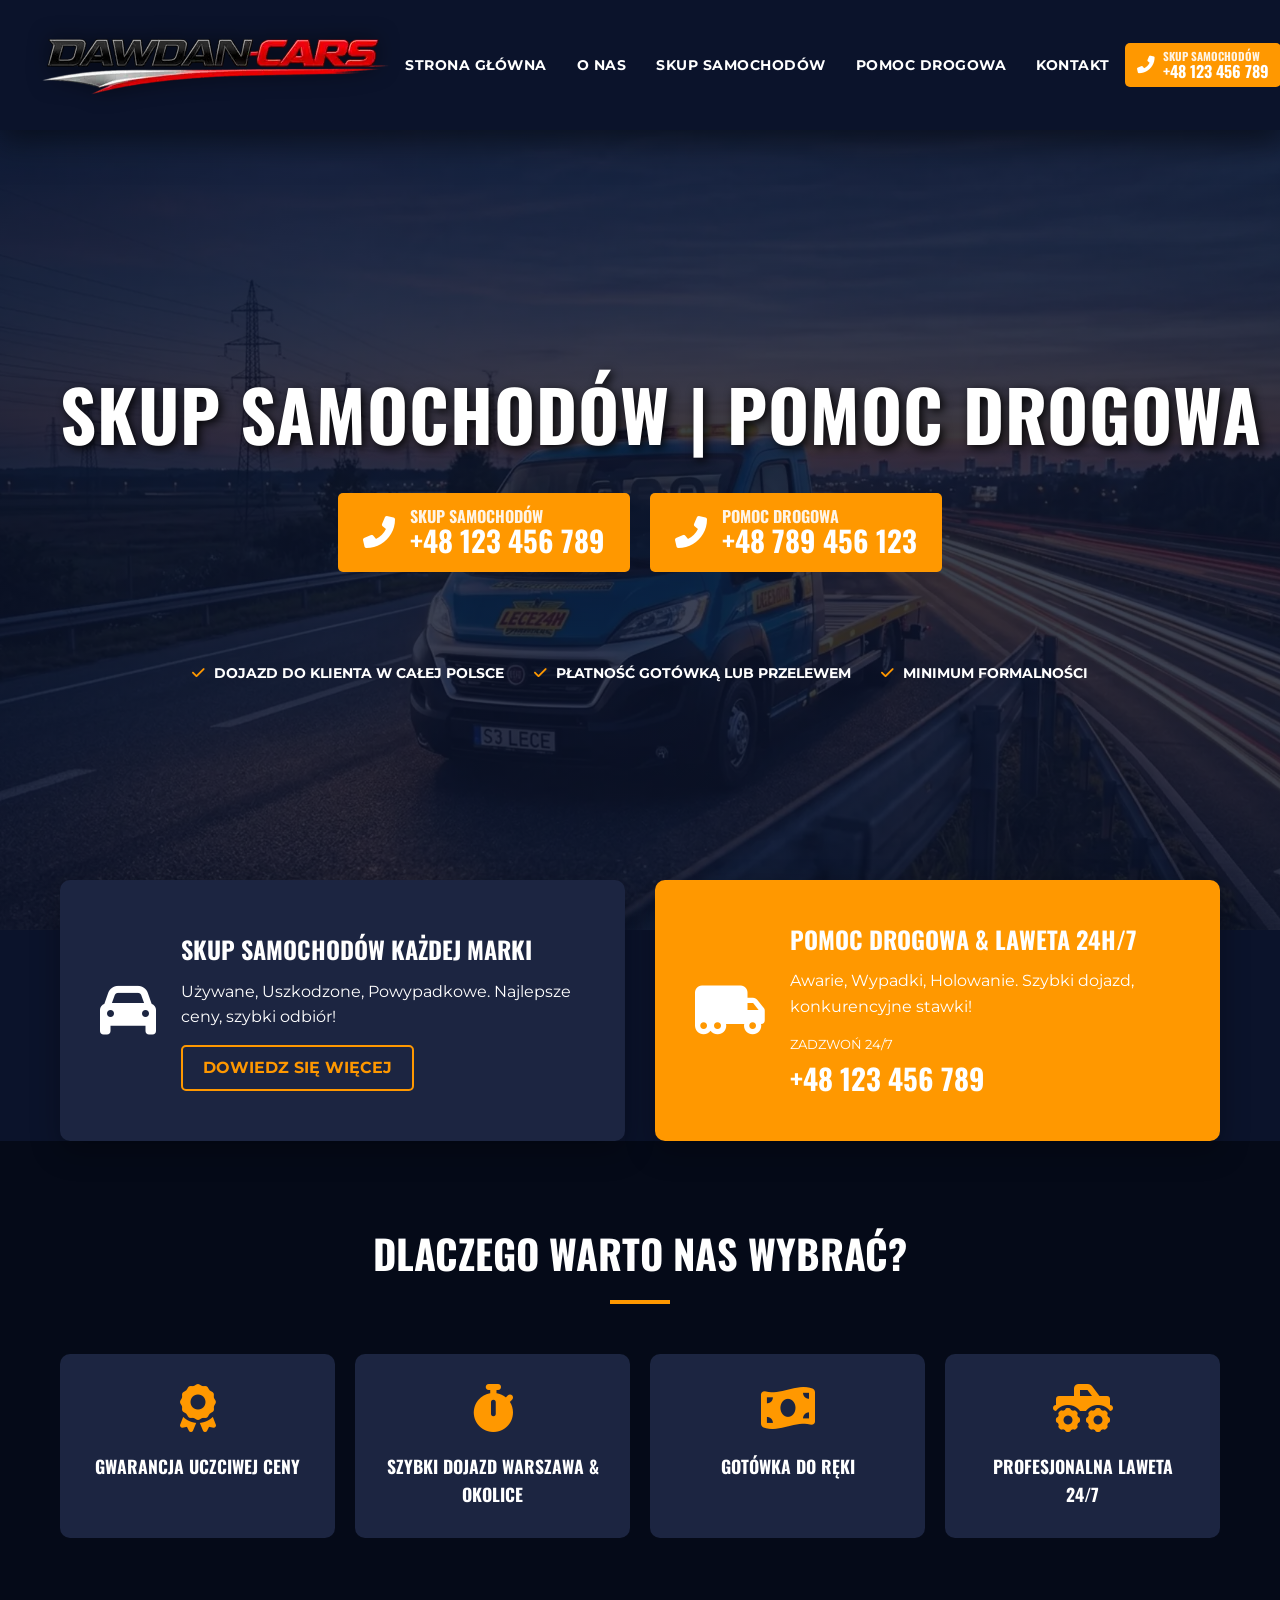
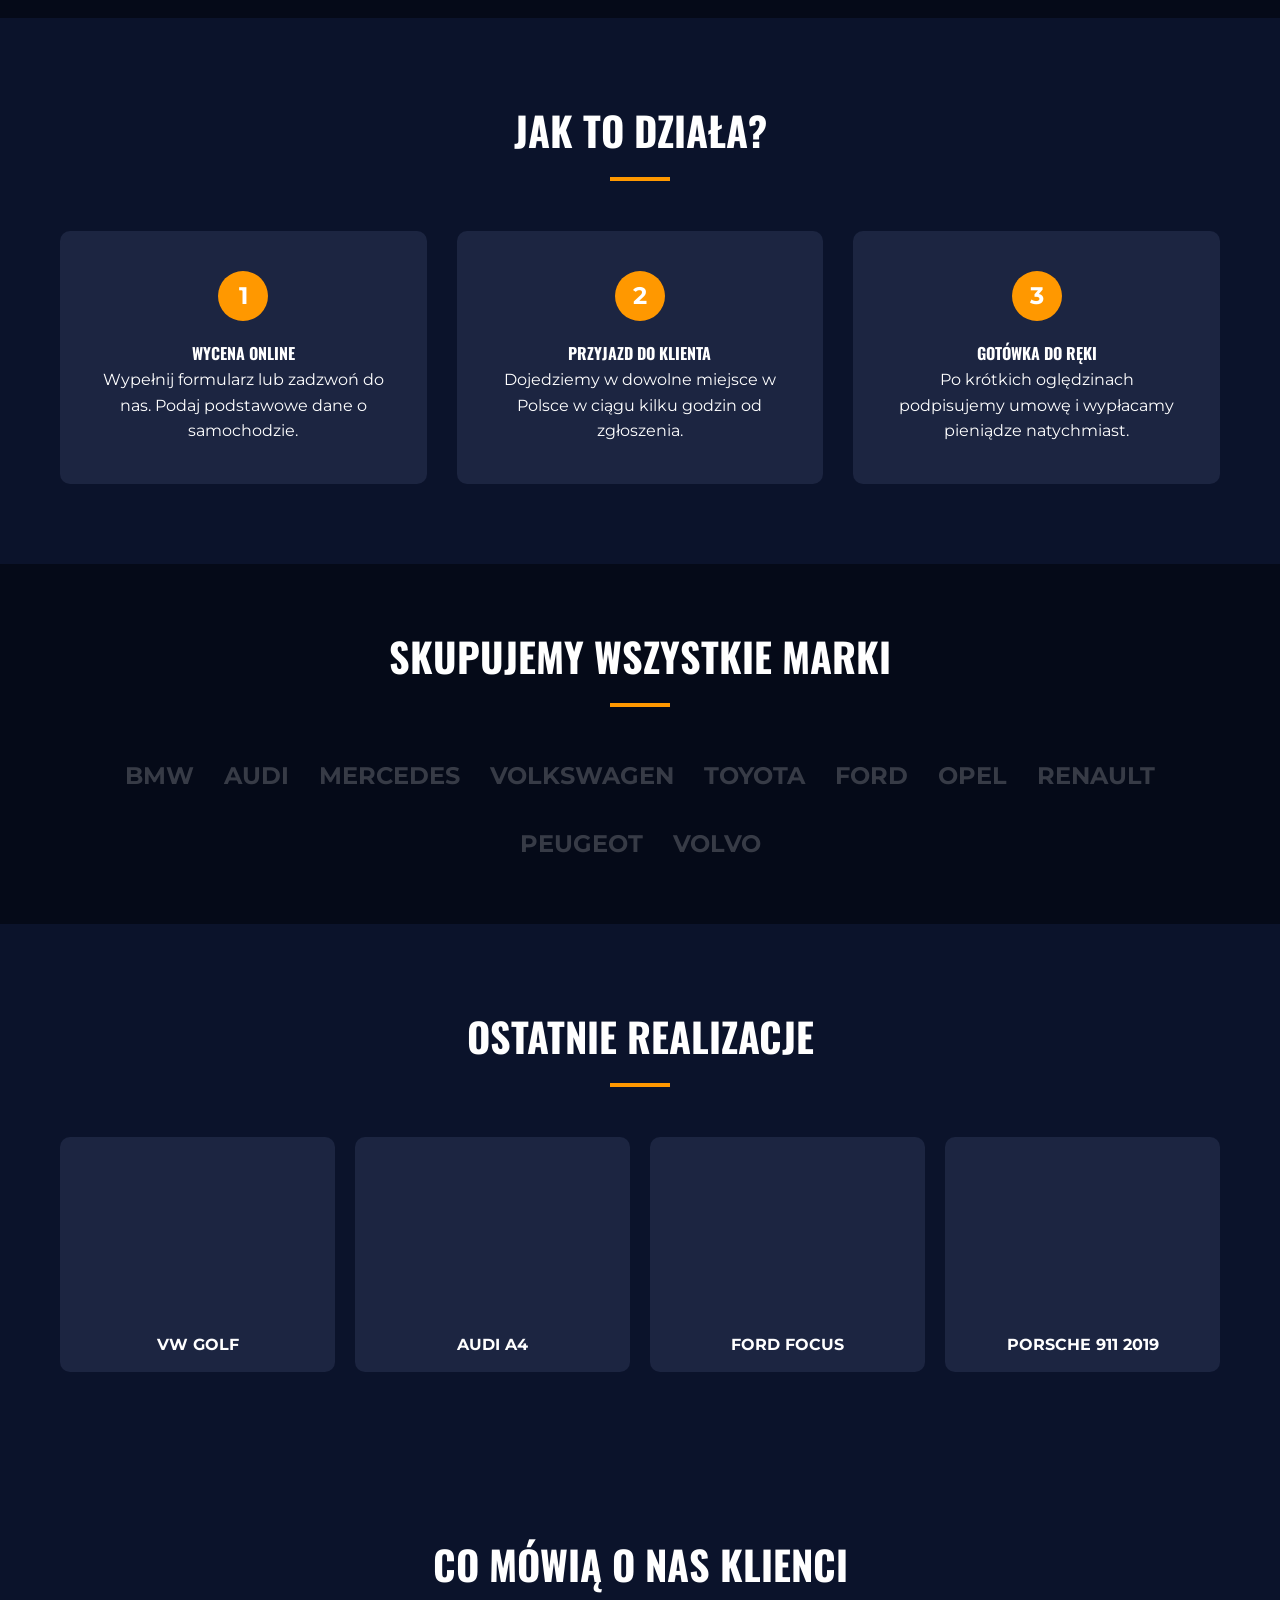
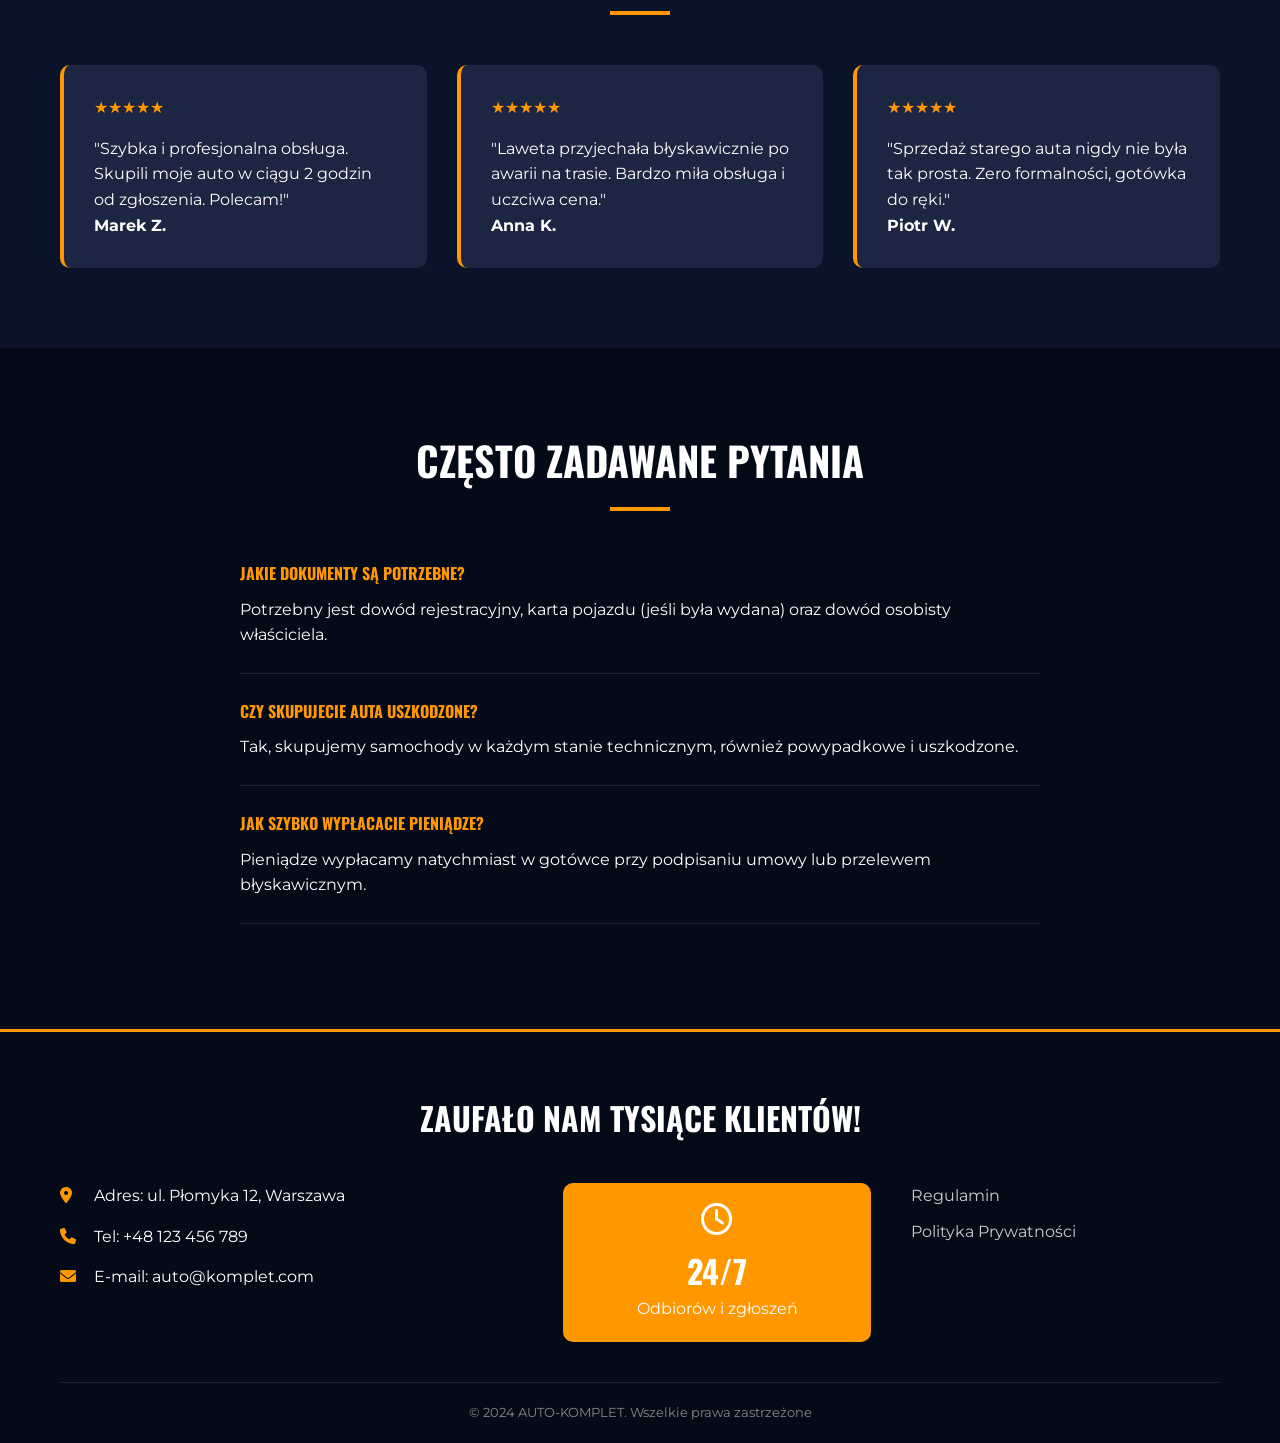
==== index.html @ e899b181 "Add files via upload" ====
<!DOCTYPE html>
<html lang="pl">
<head>
    <meta charset="UTF-8">
    <meta name="viewport" content="width=device-width, initial-scale=1.0">
    <title>Auto-Komplet - Skup Aut i Laweta 24/7</title>

    <!-- Critical CSS inline -->
    <style>
        /* Critical CSS – widoczny ekran */
        body {
            margin: 0;
            font-family: 'Montserrat', 'Oswald', sans-serif;
            background-color: #ffffff; /* zmień na swój kolor tła */
            color: #000000; /* zmień na swój kolor tekstu */
        }
        header, main, footer {
            display: block;
        }
        /* Dodaj inne kluczowe style dla pierwszego widoku strony */
    </style>

    <!-- Google Fonts optymalizacja -->
    <link rel="preconnect" href="https://fonts.googleapis.com">
    <link rel="preconnect" href="https://fonts.gstatic.com" crossorigin>
    <link href="https://fonts.googleapis.com/css2?family=Montserrat:wght@400;700&family=Oswald:wght@500;700&display=swap" rel="stylesheet">

    <!-- Asynchroniczne ładowanie CSS -->
    <link rel="preload" href="style.css" as="style" onload="this.onload=null;this.rel='stylesheet'">
    <noscript><link rel="stylesheet" href="style.css"></noscript>

    <link rel="preload" href="https://cdnjs.cloudflare.com/ajax/libs/font-awesome/6.0.0/css/all.min.css" as="style" onload="this.onload=null;this.rel='stylesheet'">
    <noscript><link rel="stylesheet" href="https://cdnjs.cloudflare.com/ajax/libs/font-awesome/6.0.0/css/all.min.css"></noscript>

    <!-- Obrazy preload -->
    <link rel="preload" as="image" href="tlo.webp">

</head>
<body>
    <header>    
        <div class="top-bar">
            <div class="container">
                <div class="logo">
                    <a href="index.html">
                        <img src="logo.webp" alt="Logo" width="349" height="60">
                    </a>
                </div>
                <nav>
                    <ul>
                        <li><a href="index.html">STRONA GŁÓWNA</a></li>
                        <li><a href="o-nas.html">O NAS</a></li>
                        <li><a href="skup-samochodow.html">SKUP SAMOCHODÓW</a></li>
                        <li><a href="laweta-pomoc-drogowa.html">POMOC DROGOWA</a></li>
                        <li><a href="kontakt.html">KONTAKT</a></li>
                    </ul>
                </nav>
                <div class="header-cta">
                    <a href="tel:+48123456789" class="btn-call">
                        <i class="fas fa-phone-alt"></i>
                        <span>
                            <span class="btn-label">SKUP SAMOCHODÓW</span>
                            <span class="btn-number">+48 123 456 789</span>
                        </span>
                    </a>
                    <a href="tel:+48789456123" class="btn-call">
                        <i class="fas fa-phone-alt"></i>
                        <span>
                            <span class="btn-label">POMOC DROGOWA</span>
                            <span class="btn-number">+48 789 456 123</span>
                        </span>
                    </a>
                </div>
                <div class="menu-toggle">
                    <i class="fas fa-bars"></i>
                </div>
            </div>
        </div>
    </header>

    <section id="home" class="hero">
        <div class="container">
            <div class="hero-content">
                <div class="hero-text">
                    <h2>SKUP SAMOCHODÓW | POMOC DROGOWA</h2>
                    <div class="hero-cta-buttons">
                        <a href="tel:+48123456789" class="btn-hero-call">
                            <i class="fas fa-phone-alt"></i>
                            <span>
                                <span class="btn-label">SKUP SAMOCHODÓW</span>
                                <span class="btn-number">+48 123 456 789</span>
                            </span>
                        </a>
                        <a href="tel:+48789456123" class="btn-hero-call">
                            <i class="fas fa-phone-alt"></i>
                            <span>
                                <span class="btn-label">POMOC DROGOWA</span>
                                <span class="btn-number">+48 789 456 123</span>
                            </span>
                        </a>
                    </div>
                    <ul class="hero-features">
                        <li><i class="fas fa-check"></i> DOJAZD DO KLIENTA W CAŁEJ POLSCE</li>
                        <li><i class="fas fa-check"></i> PŁATNOŚĆ GOTÓWKĄ LUB PRZELEWEM</li>
                        <li><i class="fas fa-check"></i> MINIMUM FORMALNOŚCI</li>
                    </ul>
                </div>
            </div>
        </div>
    </section>

    <section class="service-boxes">
        <div class="container">
            <div class="box blue-box">
                <div class="box-icon"><i class="fas fa-car"></i></div>
                <div class="box-content">
                    <h3>SKUP SAMOCHODÓW KAŻDEJ MARKI</h3>
                    <p>Używane, Uszkodzone, Powypadkowe. Najlepsze ceny, szybki odbiór!</p>
                    <a href="skup-samochodow.html" class="btn-outline">DOWIEDZ SIĘ WIĘCEJ</a>
                </div>
            </div>
            <div class="box orange-box">
                <div class="box-icon"><i class="fas fa-truck-moving"></i></div>
                <div class="box-content">
                    <h3>POMOC DROGOWA & LAWETA 24H/7</h3>
                    <p>Awarie, Wypadki, Holowanie. Szybki dojazd, konkurencyjne stawki!</p>
                    <div class="box-call">
                        <span>ZADZWOŃ 24/7</span>
                        <strong>+48 123 456 789</strong>
                    </div>
                </div>
            </div>
        </div>
    </section>

    <section id="benefits" class="benefits">
        <div class="container">
            <h2 class="section-title">DLACZEGO WARTO NAS WYBRAĆ?</h2>
            <div class="benefits-grid">
                <div class="benefit-item">
                    <i class="fas fa-award"></i>
                    <h4>GWARANCJA UCZCIWEJ CENY</h4>
                </div>
                <div class="benefit-item">
                    <i class="fas fa-stopwatch"></i>
                    <h4>SZYBKI DOJAZD WARSZAWA & OKOLICE</h4>
                </div>
                <div class="benefit-item">
                    <i class="fas fa-money-bill-wave"></i>
                    <h4>GOTÓWKA DO RĘKI</h4>
                </div>
                <div class="benefit-item">
                    <i class="fas fa-truck-monster"></i>
                    <h4>PROFESJONALNA LAWETA 24/7</h4>
                </div>
            </div>
        </div>
    </section>

    <!-- Jak to działa (How It Works) -->
    <section id="how-it-works" class="how-it-works">
        <div class="container">
            <h2 class="section-title">JAK TO DZIAŁA?</h2>
            <div class="steps-grid">
                <div class="step">
                    <div class="step-num">1</div>
                    <h4>Wycena online</h4>
                    <p>Wypełnij formularz lub zadzwoń do nas. Podaj podstawowe dane o samochodzie.</p>
                </div>
                <div class="step">
                    <div class="step-num">2</div>
                    <h4>Przyjazd do klienta</h4>
                    <p>Dojedziemy w dowolne miejsce w Polsce w ciągu kilku godzin od zgłoszenia.</p>
                </div>
                <div class="step">
                    <div class="step-num">3</div>
                    <h4>Gotówka do ręki</h4>
                    <p>Po krótkich oględzinach podpisujemy umowę i wypłacamy pieniądze natychmiast.</p>
                </div>
            </div>
        </div>
    </section>

    <!-- Brands We Buy -->
    <section class="brands">
        <div class="container">
            <h2 class="section-title">SKUPUJEMY WSZYSTKIE MARKI</h2>
            <div class="brands-flex">
                <span>BMW</span>
                <span>AUDI</span>
                <span>MERCEDES</span>
                <span>VOLKSWAGEN</span>
                <span>TOYOTA</span>
                <span>FORD</span>
                <span>OPEL</span>
                <span>RENAULT</span>
                <span>PEUGEOT</span>
                <span>VOLVO</span>
            </div>
        </div>
    </section>

    <section class="recent-buys">
        <div class="container">
            <h2 class="section-title">OSTATNIE REALIZACJE</h2>
            <div class="buys-grid">
                <div class="buy-card">
                    <div class="car-img" style="background-image: url('')"></div>
                    <p>VW Golf</p>
                </div>
                <div class="buy-card">
                    <div class="car-img" style="background-image: url('')"></div>
                    <p>Audi A4</p>
                </div>
                <div class="buy-card">
                    <div class="car-img" style="background-image: url('')"></div>
                    <p>Ford Focus</p>
                </div>
                <div class="buy-card">
                    <div class="car-img" style="background-image: url('')"></div>
                    <p>Porsche 911 2019</p>
                </div>
            </div>
        </div>
    </section>

    <!-- Testimonials -->
    <section class="testimonials">
        <div class="container">
            <h2 class="section-title">CO MÓWIĄ O NAS KLIENCI</h2>
            <div class="testimonials-grid">
                <div class="testimonial">
                    <div class="stars">★★★★★</div>
                    <p>"Szybka i profesjonalna obsługa. Skupili moje auto w ciągu 2 godzin od zgłoszenia. Polecam!"</p>
                    <strong>Marek Z.</strong>
                </div>
                <div class="testimonial">
                    <div class="stars">★★★★★</div>
                    <p>"Laweta przyjechała błyskawicznie po awarii na trasie. Bardzo miła obsługa i uczciwa cena."</p>
                    <strong>Anna K.</strong>
                </div>
                <div class="testimonial">
                    <div class="stars">★★★★★</div>
                    <p>"Sprzedaż starego auta nigdy nie była tak prosta. Zero formalności, gotówka do ręki."</p>
                    <strong>Piotr W.</strong>
                </div>
            </div>
        </div>
    </section>

    <!-- FAQ -->
    <section class="faq">
        <div class="container">
            <h2 class="section-title">CZĘSTO ZADAWANE PYTANIA</h2>
            <div class="faq-list">
                <div class="faq-item">
                    <h4>Jakie dokumenty są potrzebne?</h4>
                    <p>Potrzebny jest dowód rejestracyjny, karta pojazdu (jeśli była wydana) oraz dowód osobisty właściciela.</p>
                </div>
                <div class="faq-item">
                    <h4>Czy skupujecie auta uszkodzone?</h4>
                    <p>Tak, skupujemy samochody w każdym stanie technicznym, również powypadkowe i uszkodzone.</p>
                </div>
                <div class="faq-item">
                    <h4>Jak szybko wypłacacie pieniądze?</h4>
                    <p>Pieniądze wypłacamy natychmiast w gotówce przy podpisaniu umowy lub przelewem błyskawicznym.</p>
                </div>
            </div>
        </div>
    </section>

    <footer>
        <div class="container">
            <h3>ZAUFAŁO NAM TYSIĄCE KLIENTÓW!</h3>
            <div class="footer-grid">
                <div class="footer-info">
                    <p><i class="fas fa-map-marker-alt"></i> Adres: ul. Płomyka 12, Warszawa</p>
                    <p><i class="fas fa-phone"></i> Tel: +48 123 456 789</p>
                    <p><i class="fas fa-envelope"></i> E-mail: auto@komplet.com</p>
                </div>
                <div class="footer-hours">
                    <div class="hours-box">
                        <i class="far fa-clock"></i>
                        <span>24/7</span>
                        <p>Odbiorów i zgłoszeń</p>
                    </div>
                </div>
                <div class="footer-links">
                    <ul>
                        <li><a href="#">Regulamin</a></li>
                        <li><a href="#">Polityka Prywatności</a></li>
                    </ul>
                </div>
            </div>
            <div class="footer-bottom">
                <p>&copy; 2024 AUTO-KOMPLET. Wszelkie prawa zastrzeżone</p>
            </div>
        </div>
    </footer>

    <script src="script.js"></script>
</body>
</html>
---- style.css ----
/* style.css */
:root {
    --primary-color: #ff9800; /* Vibrant Orange */
    --secondary-color: #0b132b; /* Deep Navy */
    --accent-color: #1c2541; /* Slightly Lighter Navy */
    --text-light: #ffffff;
    --text-dark: #333333;
    --bg-dark: #0b132b;
    --bg-light: #f4f4f4;
}

* {
    margin: 0;
    padding: 0;
    box-sizing: border-box;
}

body {
    font-family: 'Montserrat', sans-serif;
    line-height: 1.6;
    color: var(--text-light);
    background-color: var(--bg-dark);
    overflow-x: hidden;
}

h1, h2, h3, h4 {
    font-family: 'Oswald', sans-serif;
    text-transform: uppercase;
}

.container {
    max-width: 1200px;
    margin: 0 auto;
    padding: 0 20px;
}

/* Header & Navigation */
header {
    background-color: #0b132b;
    position: sticky;
    top: 0;
    z-index: 1000;
    box-shadow: 0 10px 30px rgba(0,0,0,0.5);
}

.top-bar .container {
    display: flex;
    justify-content: space-between;
    align-items: center;
    height: auto;
    max-width: 100%;
    padding: 20px 40px;
}

.logo {
    flex: 1;
    display: flex;
    justify-content: flex-start;
}

.logo img {
    max-height: 60px;
    width: auto;
    display: block;
    transition: transform 0.3s ease;
    filter: drop-shadow(0 0 10px rgba(0,0,0,0.5));
}

.logo img:hover {
    transform: scale(1.05);
    filter: drop-shadow(0 0 12px rgba(255,152,0,0.3));
}

nav {
    display: flex;
    align-items: center;
    justify-content: center;
    flex: 0 0 auto;
}

nav ul {
    display: flex;
    list-style: none;
    gap: 10 px;
}

nav a {
    text-decoration: none;
    color: var(--text-light);
    font-weight: 700;
    font-size: 0.9rem;
    padding: 10px 15px;
    transition: all 0.3s ease;
    text-transform: uppercase;
    letter-spacing: 0.5px;
    white-space: nowrap;
}

nav a:hover, nav a.active {
    color: var(--primary-color);
}

.header-cta {
    display: flex;
    flex-direction: row;
    justify-content: flex-end;
    align-items: center;
    gap: 15px;
    flex: 1;
}

.header-cta .btn-call {
    display: flex;
    align-items: center;
    gap: 8px;
    text-decoration: none;
    color: #fff;
    background: #ff9800;
    padding: 8px 12px;
    transition: background 0.3s;
    font-family: 'Oswald', sans-serif;
    font-weight: 700;
    border-radius: 5px;
    line-height: 1;
    white-space: nowrap;
}

.header-cta .btn-call i {
    font-size: 1.1rem;
}

.btn-label {
    display: block;
    font-size: 0.7rem;
    text-transform: uppercase;
    opacity: 0.9;
}

.btn-number {
    display: block;
    font-size: 1rem;
}

.header-cta .btn-call:hover {
    background: #e68a00;
}

.menu-toggle {
    display: none;
    font-size: 1.5rem;
    cursor: pointer;
}

/* Hero Section */
.hero {
    background: linear-gradient(rgba(11, 19, 43, 0.8), rgba(11, 19, 43, 0.8)), url('tło.webp');
    background-size: cover;
    background-position: center;
    padding: 80px 0;
    min-height: 800px;
    display: flex;
    align-items: center;
    justify-content: center;
}

.hero-content {
    display: flex;
    flex-direction: column;
    align-items: center;
    width: 100%;
}

.hero-text {
    width: 100%;
    display: flex;
    flex-direction: column;
    align-items: center;
}

.hero-text h2 {
    font-size: clamp(1.2rem, 5.5vw, 4.5rem);
    color: var(--text-light);
    line-height: 1.1;
    width: 100%;
    text-shadow: 3px 3px 10px rgba(0,0,0,0.9);
    text-align: center;
    margin-bottom: 40px;
    white-space: nowrap;
    letter-spacing: 1px;
}

.hero-cta-buttons {
    display: flex;
    gap: 20px;
    margin-bottom: 40px;
}

.btn-hero-call {
    display: flex;
    align-items: center;
    background: var(--primary-color);
    color: white;
    padding: 15px 25px;
    text-decoration: none;
    font-weight: 700;
    font-family: 'Oswald', sans-serif;
    border-radius: 5px;
    transition: background 0.3s;
    line-height: 1.1;
    text-align: left;
}

.btn-hero-call i {
    font-size: 2rem;
    margin-right: 15px;
}

.btn-hero-call .btn-label {
    font-size: 1rem;
}

.btn-hero-call .btn-number {
    font-size: 1.8rem;
}

.btn-hero-call:hover {
    background: #e68a00;
}

.hero-features {
    list-style: none;
    display: flex;
    gap: 30px;
    margin-top: 50px;
}

.hero-features li {
    font-weight: 700;
    font-size: 0.9rem;
}

.hero-features i {
    color: var(--primary-color);
    margin-right: 5px;
}

/* Service Boxes */
.service-boxes {
    margin-top: -50px;
    position: relative;
    z-index: 10;
}

.service-boxes .container {
    display: grid;
    grid-template-columns: 1fr 1fr;
    gap: 30px;
}

.box {
    display: flex;
    align-items: center;
    padding: 40px;
    border-radius: 10px;
    gap: 25px;
    box-shadow: 0 10px 30px rgba(0,0,0,0.3);
}

.blue-box {
    background-color: var(--accent-color);
}

.orange-box {
    background-color: var(--primary-color);
    color: white;
}

.box-icon i {
    font-size: 3.5rem;
}

.box-content h3 {
    font-size: 1.5rem;
    margin-bottom: 10px;
}

.btn-outline {
    display: inline-block;
    margin-top: 15px;
    padding: 8px 20px;
    border: 2px solid var(--primary-color);
    color: var(--primary-color);
    text-decoration: none;
    font-weight: 700;
    border-radius: 5px;
    transition: all 0.3s;
}

.btn-outline:hover {
    background: var(--primary-color);
    color: white;
}

.box-call {
    margin-top: 15px;
    display: flex;
    flex-direction: column;
}

.box-call span {
    font-size: 0.8rem;
    text-transform: uppercase;
}

.box-call strong {
    font-size: 1.8rem;
    font-family: 'Oswald', sans-serif;
}

/* Benefits Section */
.benefits {
    padding: 80px 0;
    background-color: #050a18;
}

.section-title {
    text-align: center;
    font-size: 2.5rem;
    margin-bottom: 50px;
    position: relative;
}

.section-title::after {
    content: '';
    display: block;
    width: 60px;
    height: 4px;
    background: var(--primary-color);
    margin: 15px auto;
}

.benefits-grid {
    display: grid;
    grid-template-columns: repeat(4, 1fr);
    gap: 20px;
}

.benefit-item {
    text-align: center;
    padding: 30px;
    background: var(--accent-color);
    border-radius: 10px;
    transition: transform 0.3s;
}

.benefit-item:hover {
    transform: translateY(-10px);
    border-bottom: 3px solid var(--primary-color);
}

.benefit-item i {
    font-size: 3rem;
    color: var(--primary-color);
    margin-bottom: 20px;
}

.benefit-item h4 {
    font-size: 1.1rem;
}

/* Recent Buys */
.recent-buys {
    padding: 80px 0;
}

.buys-grid {
    display: grid;
    grid-template-columns: repeat(4, 1fr);
    gap: 20px;
}

.buy-card {
    background: var(--accent-color);
    border-radius: 10px;
    overflow: hidden;
    text-align: center;
}

.car-img {
    height: 180px;
    background-size: cover;
    background-position: center;
}

.buy-card p {
    padding: 15px;
    font-weight: 700;
    text-transform: uppercase;
}

/* Footer */
footer {
    background: #050a18;
    padding: 60px 0 20px;
    border-top: 3px solid var(--primary-color);
}

footer h3 {
    text-align: center;
    font-size: 2rem;
    margin-bottom: 40px;
}

.footer-grid {
    display: grid;
    grid-template-columns: 1.5fr 1fr 1fr;
    gap: 40px;
    margin-bottom: 40px;
}

.footer-info p {
    margin-bottom: 15px;
}

.footer-info i {
    color: var(--primary-color);
    margin-right: 10px;
    width: 20px;
}

.hours-box {
    background: var(--primary-color);
    padding: 20px;
    border-radius: 10px;
    text-align: center;
}

.hours-box i {
    font-size: 2rem;
    margin-bottom: 10px;
}

.hours-box span {
    display: block;
    font-size: 2rem;
    font-weight: 700;
    font-family: 'Oswald', sans-serif;
}

.footer-links ul {
    list-style: none;
}

.footer-links li {
    margin-bottom: 10px;
}

.footer-links a {
    color: #ccc;
    text-decoration: none;
}

.footer-links a:hover {
    color: var(--primary-color);
}

.footer-bottom {
    text-align: center;
    padding-top: 20px;
    border-top: 1px solid rgba(255,255,255,0.1);
    font-size: 0.8rem;
    color: #888;
}

/* How It Works */
.how-it-works {
    padding: 80px 0;
    background: var(--bg-dark);
}

.steps-grid {
    display: grid;
    grid-template-columns: repeat(3, 1fr);
    gap: 30px;
    margin-top: 40px;
}

.step {
    text-align: center;
    padding: 40px;
    background: var(--accent-color);
    border-radius: 10px;
    position: relative;
}

.step-num {
    width: 50px;
    height: 50px;
    background: var(--primary-color);
    color: white;
    border-radius: 50%;
    display: flex;
    align-items: center;
    justify-content: center;
    font-size: 1.5rem;
    font-weight: 700;
    margin: 0 auto 20px;
}

/* Brands */
.brands {
    padding: 60px 0;
    background: #050a18;
}

.brands-flex {
    display: flex;
    flex-wrap: wrap;
    justify-content: center;
    gap: 30px;
}

.brands-flex span {
    font-size: 1.5rem;
    font-weight: 700;
    color: rgba(255, 255, 255, 0.2);
    text-transform: uppercase;
}

/* Testimonials */
.testimonials {
    padding: 80px 0;
    background: var(--bg-dark);
}

.testimonials-grid {
    display: grid;
    grid-template-columns: repeat(3, 1fr);
    gap: 30px;
}

.testimonial {
    background: var(--accent-color);
    padding: 30px;
    border-radius: 10px;
    border-left: 4px solid var(--primary-color);
}

.stars {
    color: var(--primary-color);
    margin-bottom: 15px;
}

/* FAQ */
.faq {
    padding: 80px 0;
    background: #050a18;
}

.faq-list {
    max-width: 800px;
    margin: 0 auto;
}

.faq-item {
    margin-bottom: 25px;
    padding-bottom: 25px;
    border-bottom: 1px solid rgba(255, 255, 255, 0.1);
}

.faq-item h4 {
    color: var(--primary-color);
    margin-bottom: 10px;
}

/* Sub-pages Styling */
.page-header {
    padding: 100px 0;
    text-align: center;
    color: white;
}

.page-header h2 {
    font-size: 3rem;
    margin-bottom: 10px;
}

.page-header p {
    font-size: 1.2rem;
    color: var(--primary-color);
}

.about-content, .service-details, .tow-details, .contact-page {
    padding: 80px 0;
}

.about-grid, .service-grid, .tow-grid, .contact-grid {
    display: grid;
    grid-template-columns: 1fr 1fr;
    gap: 50px;
}

.about-stats {
    display: grid;
    grid-template-columns: 1fr;
    gap: 20px;
}

.stat-item {
    background: var(--accent-color);
    padding: 30px;
    border-radius: 10px;
    text-align: center;
    border-bottom: 3px solid var(--primary-color);
}

.stat-item strong {
    display: block;
    font-size: 2.5rem;
    color: var(--primary-color);
    font-family: 'Oswald', sans-serif;
}

.check-list {
    list-style: none;
    margin: 20px 0;
}

.check-list li {
    margin-bottom: 10px;
}

.check-list i {
    color: var(--primary-color);
    margin-right: 10px;
}

.tow-services-grid {
    display: grid;
    grid-template-columns: 1fr 1fr;
    gap: 20px;
    margin-top: 30px;
}

.tow-service-item {
    background: var(--accent-color);
    padding: 20px;
    border-radius: 10px;
}

.tow-service-item i {
    font-size: 2rem;
    color: var(--primary-color);
    margin-bottom: 10px;
}

.urgent-box {
    background: var(--primary-color);
    padding: 40px;
    border-radius: 10px;
    text-align: center;
    color: white;
}

.btn-urgent {
    display: inline-block;
    margin-top: 20px;
    background: white;
    color: var(--primary-color);
    padding: 15px 30px;
    text-decoration: none;
    font-weight: 700;
    border-radius: 5px;
    font-size: 1.2rem;
}

.contact-item {
    display: flex;
    gap: 20px;
    margin-bottom: 30px;
}

.contact-item i {
    font-size: 1.5rem;
    color: var(--primary-color);
}

.map-placeholder {
    position: relative;
    border-radius: 10px;
    overflow: hidden;
    margin-top: 30px;
}

.map-placeholder img {
    width: 100%;
    height: 300px;
    object-fit: cover;
    filter: grayscale(1);
}

.map-overlay {
    position: absolute;
    bottom: 0;
    left: 0;
    width: 100%;
    background: rgba(255, 152, 0, 0.9);
    color: white;
    padding: 10px;
    text-align: center;
    font-weight: 700;
}

.form-group {
    margin-bottom: 20px;
}

.form-group input, .form-group select, .form-group textarea {
    width: 100%;
    padding: 12px;
    border-radius: 5px;
    border: 1px solid rgba(255,255,255,0.1);
    background: rgba(255,255,255,0.05);
    color: white;
    font-family: inherit;
}

.form-group textarea {
    height: 150px;
}

/* Responsive */
@media (max-width: 1200px) {
    nav ul {
        gap: 5px;
    }
    nav a {
        padding: 10px 12px;
        font-size: 0.8rem;
    }
}

@media (max-width: 1024px) {
    .hero-text h2 {
        font-size: 2.5rem;
    }
    .benefits-grid, .buys-grid {
        grid-template-columns: repeat(2, 1fr);
    }
}

@media (max-width: 768px) {
    .top-bar .container {
        height: auto;
        min-height: 80px;
        flex-wrap: wrap;
        justify-content: space-between;
    }

    .logo img {
        max-height: 60px;
    }

    nav {
        display: none;
        position: absolute;
        top: 100%;
        left: 0;
        width: 100%;
        background: var(--bg-dark);
        padding: 20px;
        text-align: center;
        border-bottom: 2px solid var(--primary-color);
        z-index: 1001;
    }

    nav.active {
        display: block;
    }

    nav ul {
        flex-direction: column;
        gap: 15px;
    }

    .header-cta {
        display: flex;
        flex-direction: row;
        width: auto;
        order: 2;
        margin-left: 0;
        gap: 8px;
        flex: 0 0 auto;
    }

    .header-cta .btn-call {
        padding: 5px 10px;
    }

    .header-cta .btn-number {
        font-size: 0.8rem;
    }

    .header-cta .btn-label {
        font-size: 0.6rem;
    }

    .menu-toggle {
        display: block;
    }

    .hero-text h2 {
        font-size: clamp(0.8rem, 5.5vw, 1.8rem);
        white-space: nowrap;
        margin-bottom: 30px;
    }

    .hero-cta-buttons {
        flex-direction: row;
        width: 100%;
        justify-content: center;
        gap: 10px;
    }

    .btn-hero-call {
        padding: 10px 15px;
        flex: 1;
        max-width: 180px;
    }

    .btn-hero-call i {
        font-size: 1.2rem;
        margin-right: 8px;
    }

    .btn-hero-call .btn-label {
        font-size: 0.7rem;
    }

    .btn-hero-call .btn-number {
        font-size: 1rem;
    }

    .btn-hero-call {
        justify-content: center;
    }

    .service-boxes .container {
        grid-template-columns: 1fr;
    }
    .hero-features {
        flex-direction: column;
        gap: 10px;
    }
    .footer-grid {
        grid-template-columns: 1fr;
    }
    .hero {
        padding: 40px 0;
    }
    .form-row {
        flex-direction: column;
    }
    .steps-grid, .testimonials-grid {
        grid-template-columns: 1fr;
    }
    .about-grid, .service-grid, .tow-grid, .contact-grid {
        grid-template-columns: 1fr;
        gap: 30px;
    }
    .tow-services-grid {
        grid-template-columns: 1fr;
    }
}
---- style.css ----
/* style.css */
:root {
    --primary-color: #ff9800; /* Vibrant Orange */
    --secondary-color: #0b132b; /* Deep Navy */
    --accent-color: #1c2541; /* Slightly Lighter Navy */
    --text-light: #ffffff;
    --text-dark: #333333;
    --bg-dark: #0b132b;
    --bg-light: #f4f4f4;
}

* {
    margin: 0;
    padding: 0;
    box-sizing: border-box;
}

body {
    font-family: 'Montserrat', sans-serif;
    line-height: 1.6;
    color: var(--text-light);
    background-color: var(--bg-dark);
    overflow-x: hidden;
}

h1, h2, h3, h4 {
    font-family: 'Oswald', sans-serif;
    text-transform: uppercase;
}

.container {
    max-width: 1200px;
    margin: 0 auto;
    padding: 0 20px;
}

/* Header & Navigation */
header {
    background-color: #0b132b;
    position: sticky;
    top: 0;
    z-index: 1000;
    box-shadow: 0 10px 30px rgba(0,0,0,0.5);
}

.top-bar .container {
    display: flex;
    justify-content: space-between;
    align-items: center;
    height: auto;
    max-width: 100%;
    padding: 20px 40px;
}

.logo {
    flex: 1;
    display: flex;
    justify-content: flex-start;
}

.logo img {
    max-height: 60px;
    width: auto;
    display: block;
    transition: transform 0.3s ease;
    filter: drop-shadow(0 0 10px rgba(0,0,0,0.5));
}

.logo img:hover {
    transform: scale(1.05);
    filter: drop-shadow(0 0 12px rgba(255,152,0,0.3));
}

nav {
    display: flex;
    align-items: center;
    justify-content: center;
    flex: 0 0 auto;
}

nav ul {
    display: flex;
    list-style: none;
    gap: 10 px;
}

nav a {
    text-decoration: none;
    color: var(--text-light);
    font-weight: 700;
    font-size: 0.9rem;
    padding: 10px 15px;
    transition: all 0.3s ease;
    text-transform: uppercase;
    letter-spacing: 0.5px;
    white-space: nowrap;
}

nav a:hover, nav a.active {
    color: var(--primary-color);
}

.header-cta {
    display: flex;
    flex-direction: row;
    justify-content: flex-end;
    align-items: center;
    gap: 15px;
    flex: 1;
}

.header-cta .btn-call {
    display: flex;
    align-items: center;
    gap: 8px;
    text-decoration: none;
    color: #fff;
    background: #ff9800;
    padding: 8px 12px;
    transition: background 0.3s;
    font-family: 'Oswald', sans-serif;
    font-weight: 700;
    border-radius: 5px;
    line-height: 1;
    white-space: nowrap;
}

.header-cta .btn-call i {
    font-size: 1.1rem;
}

.btn-label {
    display: block;
    font-size: 0.7rem;
    text-transform: uppercase;
    opacity: 0.9;
}

.btn-number {
    display: block;
    font-size: 1rem;
}

.header-cta .btn-call:hover {
    background: #e68a00;
}

.menu-toggle {
    display: none;
    font-size: 1.5rem;
    cursor: pointer;
}

/* Hero Section */
.hero {
    background: linear-gradient(rgba(11, 19, 43, 0.8), rgba(11, 19, 43, 0.8)), url('tło.webp');
    background-size: cover;
    background-position: center;
    padding: 80px 0;
    min-height: 800px;
    display: flex;
    align-items: center;
    justify-content: center;
}

.hero-content {
    display: flex;
    flex-direction: column;
    align-items: center;
    width: 100%;
}

.hero-text {
    width: 100%;
    display: flex;
    flex-direction: column;
    align-items: center;
}

.hero-text h2 {
    font-size: clamp(1.2rem, 5.5vw, 4.5rem);
    color: var(--text-light);
    line-height: 1.1;
    width: 100%;
    text-shadow: 3px 3px 10px rgba(0,0,0,0.9);
    text-align: center;
    margin-bottom: 40px;
    white-space: nowrap;
    letter-spacing: 1px;
}

.hero-cta-buttons {
    display: flex;
    gap: 20px;
    margin-bottom: 40px;
}

.btn-hero-call {
    display: flex;
    align-items: center;
    background: var(--primary-color);
    color: white;
    padding: 15px 25px;
    text-decoration: none;
    font-weight: 700;
    font-family: 'Oswald', sans-serif;
    border-radius: 5px;
    transition: background 0.3s;
    line-height: 1.1;
    text-align: left;
}

.btn-hero-call i {
    font-size: 2rem;
    margin-right: 15px;
}

.btn-hero-call .btn-label {
    font-size: 1rem;
}

.btn-hero-call .btn-number {
    font-size: 1.8rem;
}

.btn-hero-call:hover {
    background: #e68a00;
}

.hero-features {
    list-style: none;
    display: flex;
    gap: 30px;
    margin-top: 50px;
}

.hero-features li {
    font-weight: 700;
    font-size: 0.9rem;
}

.hero-features i {
    color: var(--primary-color);
    margin-right: 5px;
}

/* Service Boxes */
.service-boxes {
    margin-top: -50px;
    position: relative;
    z-index: 10;
}

.service-boxes .container {
    display: grid;
    grid-template-columns: 1fr 1fr;
    gap: 30px;
}

.box {
    display: flex;
    align-items: center;
    padding: 40px;
    border-radius: 10px;
    gap: 25px;
    box-shadow: 0 10px 30px rgba(0,0,0,0.3);
}

.blue-box {
    background-color: var(--accent-color);
}

.orange-box {
    background-color: var(--primary-color);
    color: white;
}

.box-icon i {
    font-size: 3.5rem;
}

.box-content h3 {
    font-size: 1.5rem;
    margin-bottom: 10px;
}

.btn-outline {
    display: inline-block;
    margin-top: 15px;
    padding: 8px 20px;
    border: 2px solid var(--primary-color);
    color: var(--primary-color);
    text-decoration: none;
    font-weight: 700;
    border-radius: 5px;
    transition: all 0.3s;
}

.btn-outline:hover {
    background: var(--primary-color);
    color: white;
}

.box-call {
    margin-top: 15px;
    display: flex;
    flex-direction: column;
}

.box-call span {
    font-size: 0.8rem;
    text-transform: uppercase;
}

.box-call strong {
    font-size: 1.8rem;
    font-family: 'Oswald', sans-serif;
}

/* Benefits Section */
.benefits {
    padding: 80px 0;
    background-color: #050a18;
}

.section-title {
    text-align: center;
    font-size: 2.5rem;
    margin-bottom: 50px;
    position: relative;
}

.section-title::after {
    content: '';
    display: block;
    width: 60px;
    height: 4px;
    background: var(--primary-color);
    margin: 15px auto;
}

.benefits-grid {
    display: grid;
    grid-template-columns: repeat(4, 1fr);
    gap: 20px;
}

.benefit-item {
    text-align: center;
    padding: 30px;
    background: var(--accent-color);
    border-radius: 10px;
    transition: transform 0.3s;
}

.benefit-item:hover {
    transform: translateY(-10px);
    border-bottom: 3px solid var(--primary-color);
}

.benefit-item i {
    font-size: 3rem;
    color: var(--primary-color);
    margin-bottom: 20px;
}

.benefit-item h4 {
    font-size: 1.1rem;
}

/* Recent Buys */
.recent-buys {
    padding: 80px 0;
}

.buys-grid {
    display: grid;
    grid-template-columns: repeat(4, 1fr);
    gap: 20px;
}

.buy-card {
    background: var(--accent-color);
    border-radius: 10px;
    overflow: hidden;
    text-align: center;
}

.car-img {
    height: 180px;
    background-size: cover;
    background-position: center;
}

.buy-card p {
    padding: 15px;
    font-weight: 700;
    text-transform: uppercase;
}

/* Footer */
footer {
    background: #050a18;
    padding: 60px 0 20px;
    border-top: 3px solid var(--primary-color);
}

footer h3 {
    text-align: center;
    font-size: 2rem;
    margin-bottom: 40px;
}

.footer-grid {
    display: grid;
    grid-template-columns: 1.5fr 1fr 1fr;
    gap: 40px;
    margin-bottom: 40px;
}

.footer-info p {
    margin-bottom: 15px;
}

.footer-info i {
    color: var(--primary-color);
    margin-right: 10px;
    width: 20px;
}

.hours-box {
    background: var(--primary-color);
    padding: 20px;
    border-radius: 10px;
    text-align: center;
}

.hours-box i {
    font-size: 2rem;
    margin-bottom: 10px;
}

.hours-box span {
    display: block;
    font-size: 2rem;
    font-weight: 700;
    font-family: 'Oswald', sans-serif;
}

.footer-links ul {
    list-style: none;
}

.footer-links li {
    margin-bottom: 10px;
}

.footer-links a {
    color: #ccc;
    text-decoration: none;
}

.footer-links a:hover {
    color: var(--primary-color);
}

.footer-bottom {
    text-align: center;
    padding-top: 20px;
    border-top: 1px solid rgba(255,255,255,0.1);
    font-size: 0.8rem;
    color: #888;
}

/* How It Works */
.how-it-works {
    padding: 80px 0;
    background: var(--bg-dark);
}

.steps-grid {
    display: grid;
    grid-template-columns: repeat(3, 1fr);
    gap: 30px;
    margin-top: 40px;
}

.step {
    text-align: center;
    padding: 40px;
    background: var(--accent-color);
    border-radius: 10px;
    position: relative;
}

.step-num {
    width: 50px;
    height: 50px;
    background: var(--primary-color);
    color: white;
    border-radius: 50%;
    display: flex;
    align-items: center;
    justify-content: center;
    font-size: 1.5rem;
    font-weight: 700;
    margin: 0 auto 20px;
}

/* Brands */
.brands {
    padding: 60px 0;
    background: #050a18;
}

.brands-flex {
    display: flex;
    flex-wrap: wrap;
    justify-content: center;
    gap: 30px;
}

.brands-flex span {
    font-size: 1.5rem;
    font-weight: 700;
    color: rgba(255, 255, 255, 0.2);
    text-transform: uppercase;
}

/* Testimonials */
.testimonials {
    padding: 80px 0;
    background: var(--bg-dark);
}

.testimonials-grid {
    display: grid;
    grid-template-columns: repeat(3, 1fr);
    gap: 30px;
}

.testimonial {
    background: var(--accent-color);
    padding: 30px;
    border-radius: 10px;
    border-left: 4px solid var(--primary-color);
}

.stars {
    color: var(--primary-color);
    margin-bottom: 15px;
}

/* FAQ */
.faq {
    padding: 80px 0;
    background: #050a18;
}

.faq-list {
    max-width: 800px;
    margin: 0 auto;
}

.faq-item {
    margin-bottom: 25px;
    padding-bottom: 25px;
    border-bottom: 1px solid rgba(255, 255, 255, 0.1);
}

.faq-item h4 {
    color: var(--primary-color);
    margin-bottom: 10px;
}

/* Sub-pages Styling */
.page-header {
    padding: 100px 0;
    text-align: center;
    color: white;
}

.page-header h2 {
    font-size: 3rem;
    margin-bottom: 10px;
}

.page-header p {
    font-size: 1.2rem;
    color: var(--primary-color);
}

.about-content, .service-details, .tow-details, .contact-page {
    padding: 80px 0;
}

.about-grid, .service-grid, .tow-grid, .contact-grid {
    display: grid;
    grid-template-columns: 1fr 1fr;
    gap: 50px;
}

.about-stats {
    display: grid;
    grid-template-columns: 1fr;
    gap: 20px;
}

.stat-item {
    background: var(--accent-color);
    padding: 30px;
    border-radius: 10px;
    text-align: center;
    border-bottom: 3px solid var(--primary-color);
}

.stat-item strong {
    display: block;
    font-size: 2.5rem;
    color: var(--primary-color);
    font-family: 'Oswald', sans-serif;
}

.check-list {
    list-style: none;
    margin: 20px 0;
}

.check-list li {
    margin-bottom: 10px;
}

.check-list i {
    color: var(--primary-color);
    margin-right: 10px;
}

.tow-services-grid {
    display: grid;
    grid-template-columns: 1fr 1fr;
    gap: 20px;
    margin-top: 30px;
}

.tow-service-item {
    background: var(--accent-color);
    padding: 20px;
    border-radius: 10px;
}

.tow-service-item i {
    font-size: 2rem;
    color: var(--primary-color);
    margin-bottom: 10px;
}

.urgent-box {
    background: var(--primary-color);
    padding: 40px;
    border-radius: 10px;
    text-align: center;
    color: white;
}

.btn-urgent {
    display: inline-block;
    margin-top: 20px;
    background: white;
    color: var(--primary-color);
    padding: 15px 30px;
    text-decoration: none;
    font-weight: 700;
    border-radius: 5px;
    font-size: 1.2rem;
}

.contact-item {
    display: flex;
    gap: 20px;
    margin-bottom: 30px;
}

.contact-item i {
    font-size: 1.5rem;
    color: var(--primary-color);
}

.map-placeholder {
    position: relative;
    border-radius: 10px;
    overflow: hidden;
    margin-top: 30px;
}

.map-placeholder img {
    width: 100%;
    height: 300px;
    object-fit: cover;
    filter: grayscale(1);
}

.map-overlay {
    position: absolute;
    bottom: 0;
    left: 0;
    width: 100%;
    background: rgba(255, 152, 0, 0.9);
    color: white;
    padding: 10px;
    text-align: center;
    font-weight: 700;
}

.form-group {
    margin-bottom: 20px;
}

.form-group input, .form-group select, .form-group textarea {
    width: 100%;
    padding: 12px;
    border-radius: 5px;
    border: 1px solid rgba(255,255,255,0.1);
    background: rgba(255,255,255,0.05);
    color: white;
    font-family: inherit;
}

.form-group textarea {
    height: 150px;
}

/* Responsive */
@media (max-width: 1200px) {
    nav ul {
        gap: 5px;
    }
    nav a {
        padding: 10px 12px;
        font-size: 0.8rem;
    }
}

@media (max-width: 1024px) {
    .hero-text h2 {
        font-size: 2.5rem;
    }
    .benefits-grid, .buys-grid {
        grid-template-columns: repeat(2, 1fr);
    }
}

@media (max-width: 768px) {
    .top-bar .container {
        height: auto;
        min-height: 80px;
        flex-wrap: wrap;
        justify-content: space-between;
    }

    .logo img {
        max-height: 60px;
    }

    nav {
        display: none;
        position: absolute;
        top: 100%;
        left: 0;
        width: 100%;
        background: var(--bg-dark);
        padding: 20px;
        text-align: center;
        border-bottom: 2px solid var(--primary-color);
        z-index: 1001;
    }

    nav.active {
        display: block;
    }

    nav ul {
        flex-direction: column;
        gap: 15px;
    }

    .header-cta {
        display: flex;
        flex-direction: row;
        width: auto;
        order: 2;
        margin-left: 0;
        gap: 8px;
        flex: 0 0 auto;
    }

    .header-cta .btn-call {
        padding: 5px 10px;
    }

    .header-cta .btn-number {
        font-size: 0.8rem;
    }

    .header-cta .btn-label {
        font-size: 0.6rem;
    }

    .menu-toggle {
        display: block;
    }

    .hero-text h2 {
        font-size: clamp(0.8rem, 5.5vw, 1.8rem);
        white-space: nowrap;
        margin-bottom: 30px;
    }

    .hero-cta-buttons {
        flex-direction: row;
        width: 100%;
        justify-content: center;
        gap: 10px;
    }

    .btn-hero-call {
        padding: 10px 15px;
        flex: 1;
        max-width: 180px;
    }

    .btn-hero-call i {
        font-size: 1.2rem;
        margin-right: 8px;
    }

    .btn-hero-call .btn-label {
        font-size: 0.7rem;
    }

    .btn-hero-call .btn-number {
        font-size: 1rem;
    }

    .btn-hero-call {
        justify-content: center;
    }

    .service-boxes .container {
        grid-template-columns: 1fr;
    }
    .hero-features {
        flex-direction: column;
        gap: 10px;
    }
    .footer-grid {
        grid-template-columns: 1fr;
    }
    .hero {
        padding: 40px 0;
    }
    .form-row {
        flex-direction: column;
    }
    .steps-grid, .testimonials-grid {
        grid-template-columns: 1fr;
    }
    .about-grid, .service-grid, .tow-grid, .contact-grid {
        grid-template-columns: 1fr;
        gap: 30px;
    }
    .tow-services-grid {
        grid-template-columns: 1fr;
    }
}
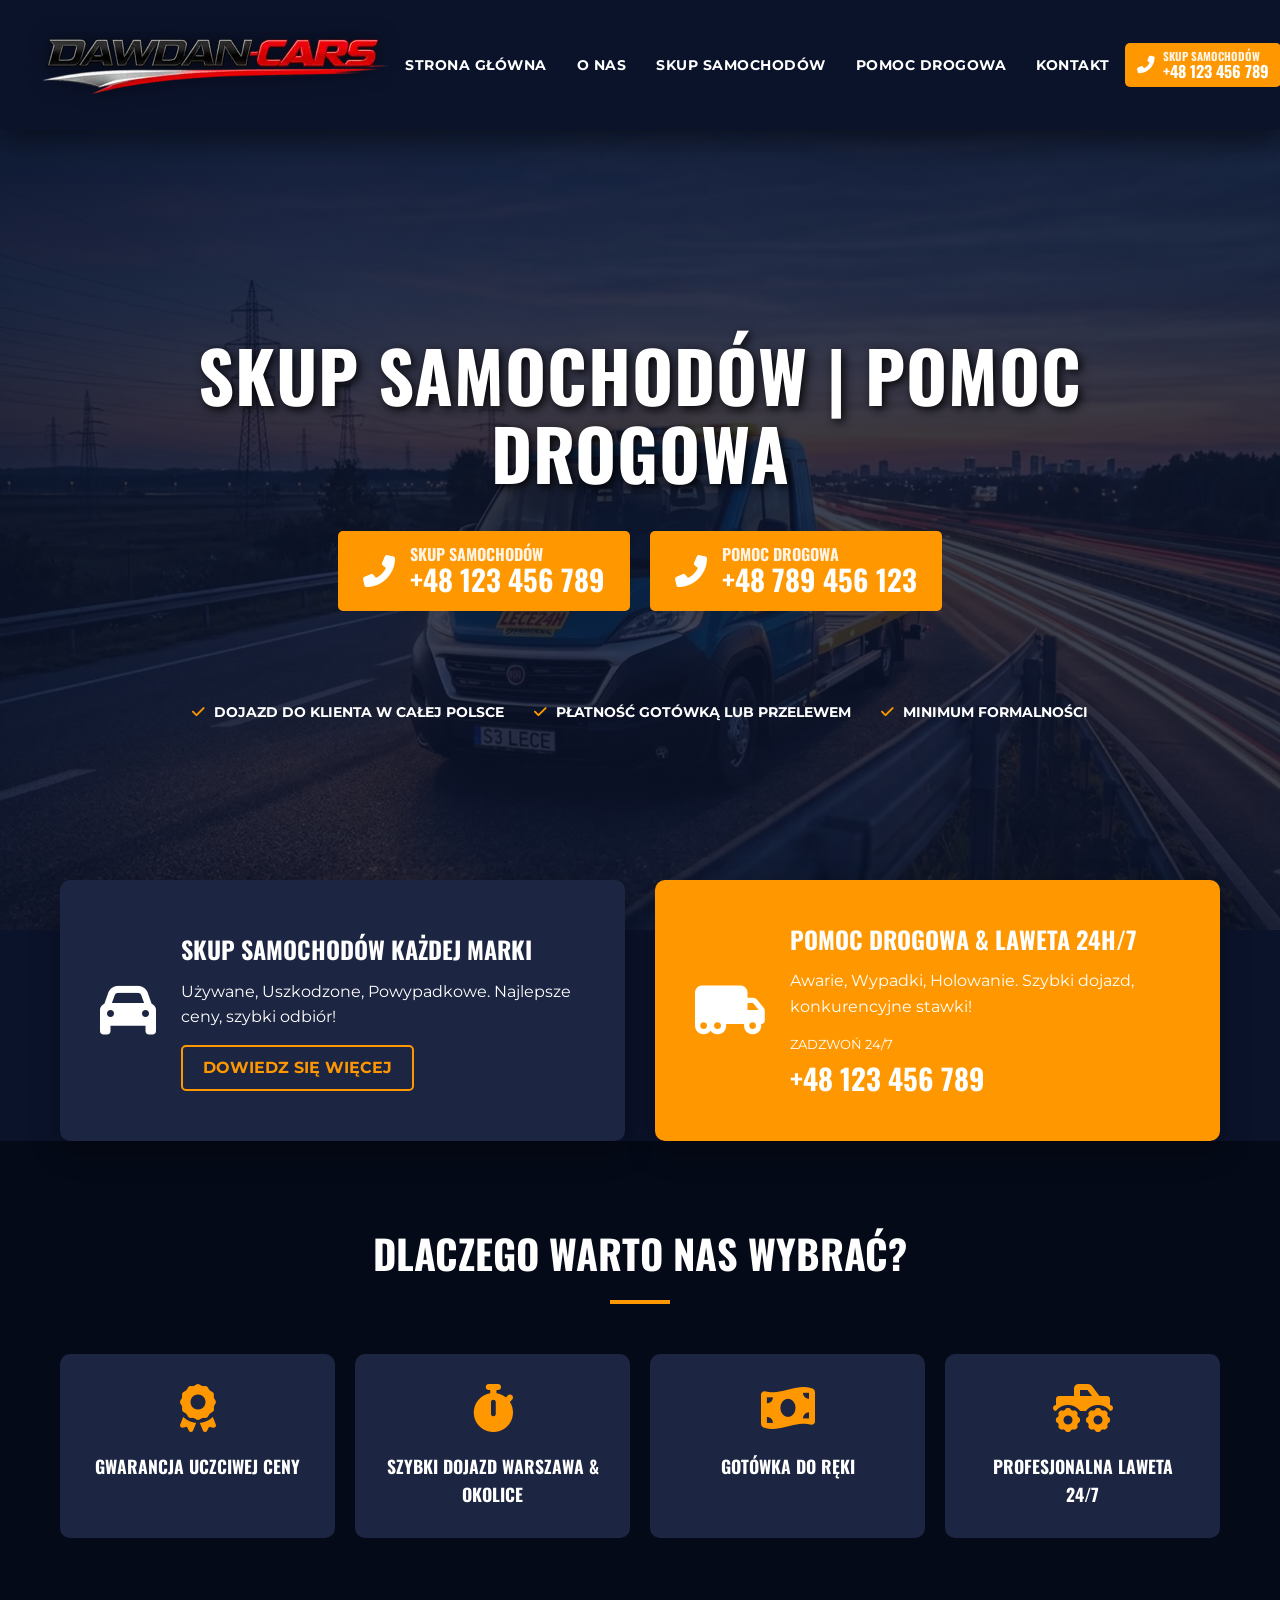
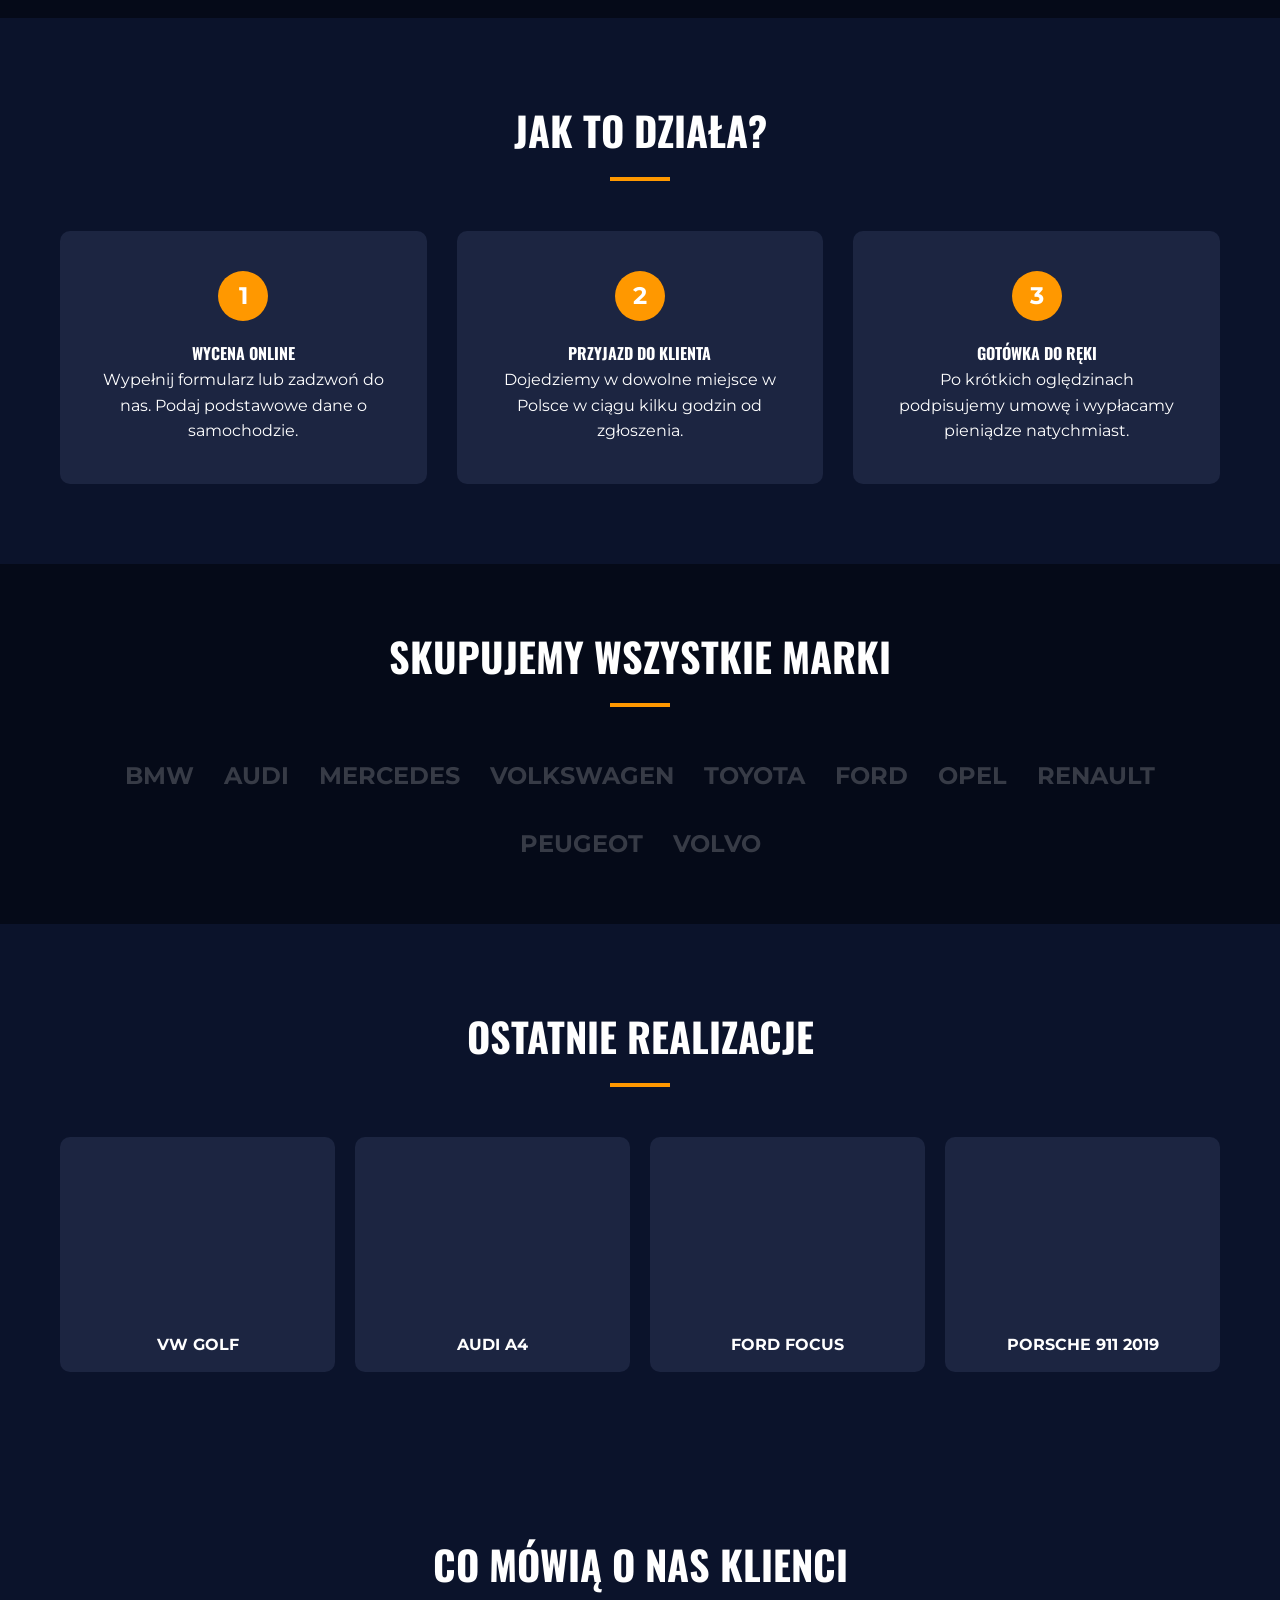
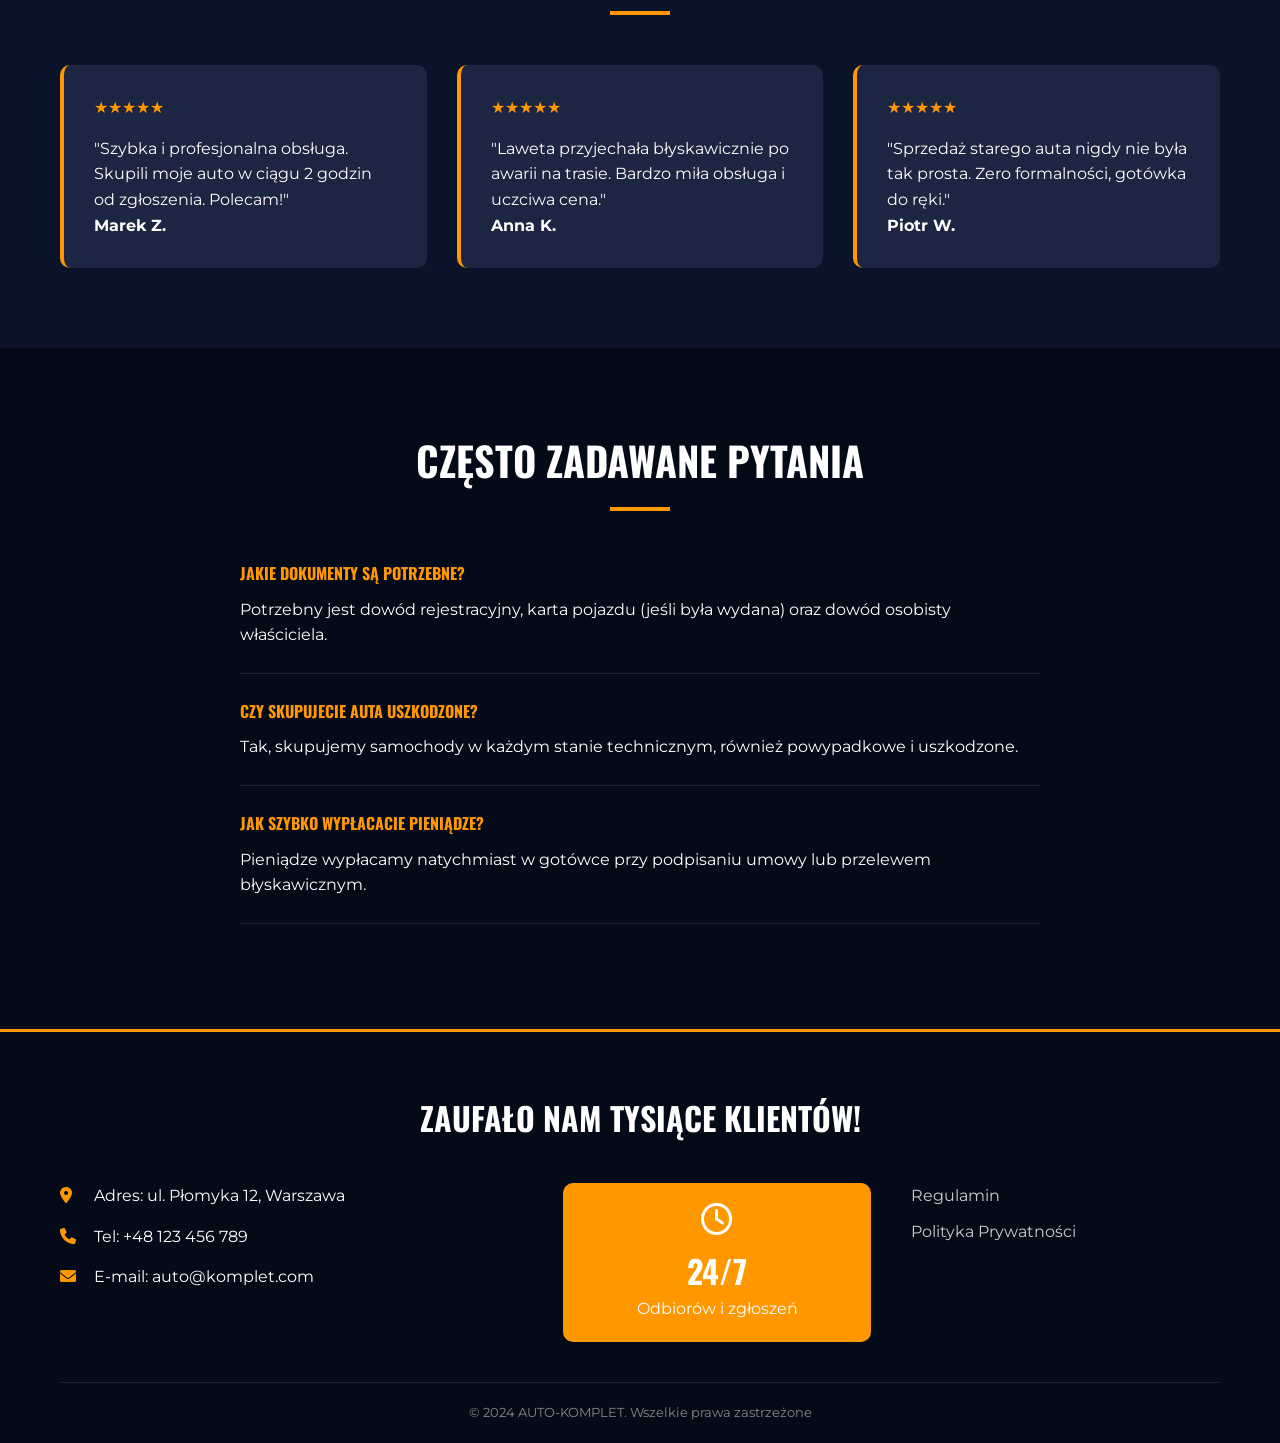
==== commit f610dece: "Fix performance issues related to render-blocking resources, LCP, and CLS. - Renamed 'tło.webp' to '" ====
--- a/index.html
+++ b/index.html
@@ -4,37 +4,15 @@
     <meta charset="UTF-8">
     <meta name="viewport" content="width=device-width, initial-scale=1.0">
     <title>Auto-Komplet - Skup Aut i Laweta 24/7</title>
-
-    <!-- Critical CSS inline -->
-    <style>
-        /* Critical CSS – widoczny ekran */
-        body {
-            margin: 0;
-            font-family: 'Montserrat', 'Oswald', sans-serif;
-            background-color: #ffffff; /* zmień na swój kolor tła */
-            color: #000000; /* zmień na swój kolor tekstu */
-        }
-        header, main, footer {
-            display: block;
-        }
-        /* Dodaj inne kluczowe style dla pierwszego widoku strony */
-    </style>
-
-    <!-- Google Fonts optymalizacja -->
+    <link rel="stylesheet" href="style.css">
     <link rel="preconnect" href="https://fonts.googleapis.com">
     <link rel="preconnect" href="https://fonts.gstatic.com" crossorigin>
-    <link href="https://fonts.googleapis.com/css2?family=Montserrat:wght@400;700&family=Oswald:wght@500;700&display=swap" rel="stylesheet">
-
-    <!-- Asynchroniczne ładowanie CSS -->
-    <link rel="preload" href="style.css" as="style" onload="this.onload=null;this.rel='stylesheet'">
-    <noscript><link rel="stylesheet" href="style.css"></noscript>
-
-    <link rel="preload" href="https://cdnjs.cloudflare.com/ajax/libs/font-awesome/6.0.0/css/all.min.css" as="style" onload="this.onload=null;this.rel='stylesheet'">
+    <link href="https://fonts.googleapis.com/css2?family=Montserrat:wght@400;700&family=Oswald:wght@500;700&display=swap" rel="stylesheet" media="print" onload="this.media='all'">
+    <noscript><link href="https://fonts.googleapis.com/css2?family=Montserrat:wght@400;700&family=Oswald:wght@500;700&display=swap" rel="stylesheet"></noscript>
+    <link rel="stylesheet" href="https://cdnjs.cloudflare.com/ajax/libs/font-awesome/6.0.0/css/all.min.css" media="print" onload="this.media='all'">
     <noscript><link rel="stylesheet" href="https://cdnjs.cloudflare.com/ajax/libs/font-awesome/6.0.0/css/all.min.css"></noscript>
-
-    <!-- Obrazy preload -->
-    <link rel="preload" as="image" href="tlo.webp">
-
+    <!-- NOWE -->
+    <link rel="preload" as="image" href="tlo.webp" fetchpriority="high">
 </head>
 <body>
     <header>    
--- a/style.css
+++ b/style.css
@@ -153,7 +153,7 @@
 
 /* Hero Section */
 .hero {
-    background: linear-gradient(rgba(11, 19, 43, 0.8), rgba(11, 19, 43, 0.8)), url('tło.webp');
+    background: linear-gradient(rgba(11, 19, 43, 0.8), rgba(11, 19, 43, 0.8)), url('tlo.webp');
     background-size: cover;
     background-position: center;
     padding: 80px 0;
@@ -185,8 +185,10 @@
     text-shadow: 3px 3px 10px rgba(0,0,0,0.9);
     text-align: center;
     margin-bottom: 40px;
-    white-space: nowrap;
+    white-space: normal; /* Changed from nowrap to avoid potential layout issues */
+    word-wrap: break-word;
     letter-spacing: 1px;
+    min-height: 1.1em; /* Helps reserve space */
 }
 
 .hero-cta-buttons {
@@ -811,7 +813,7 @@
 
     .hero-text h2 {
         font-size: clamp(0.8rem, 5.5vw, 1.8rem);
-        white-space: nowrap;
+        white-space: normal;
         margin-bottom: 30px;
     }
 
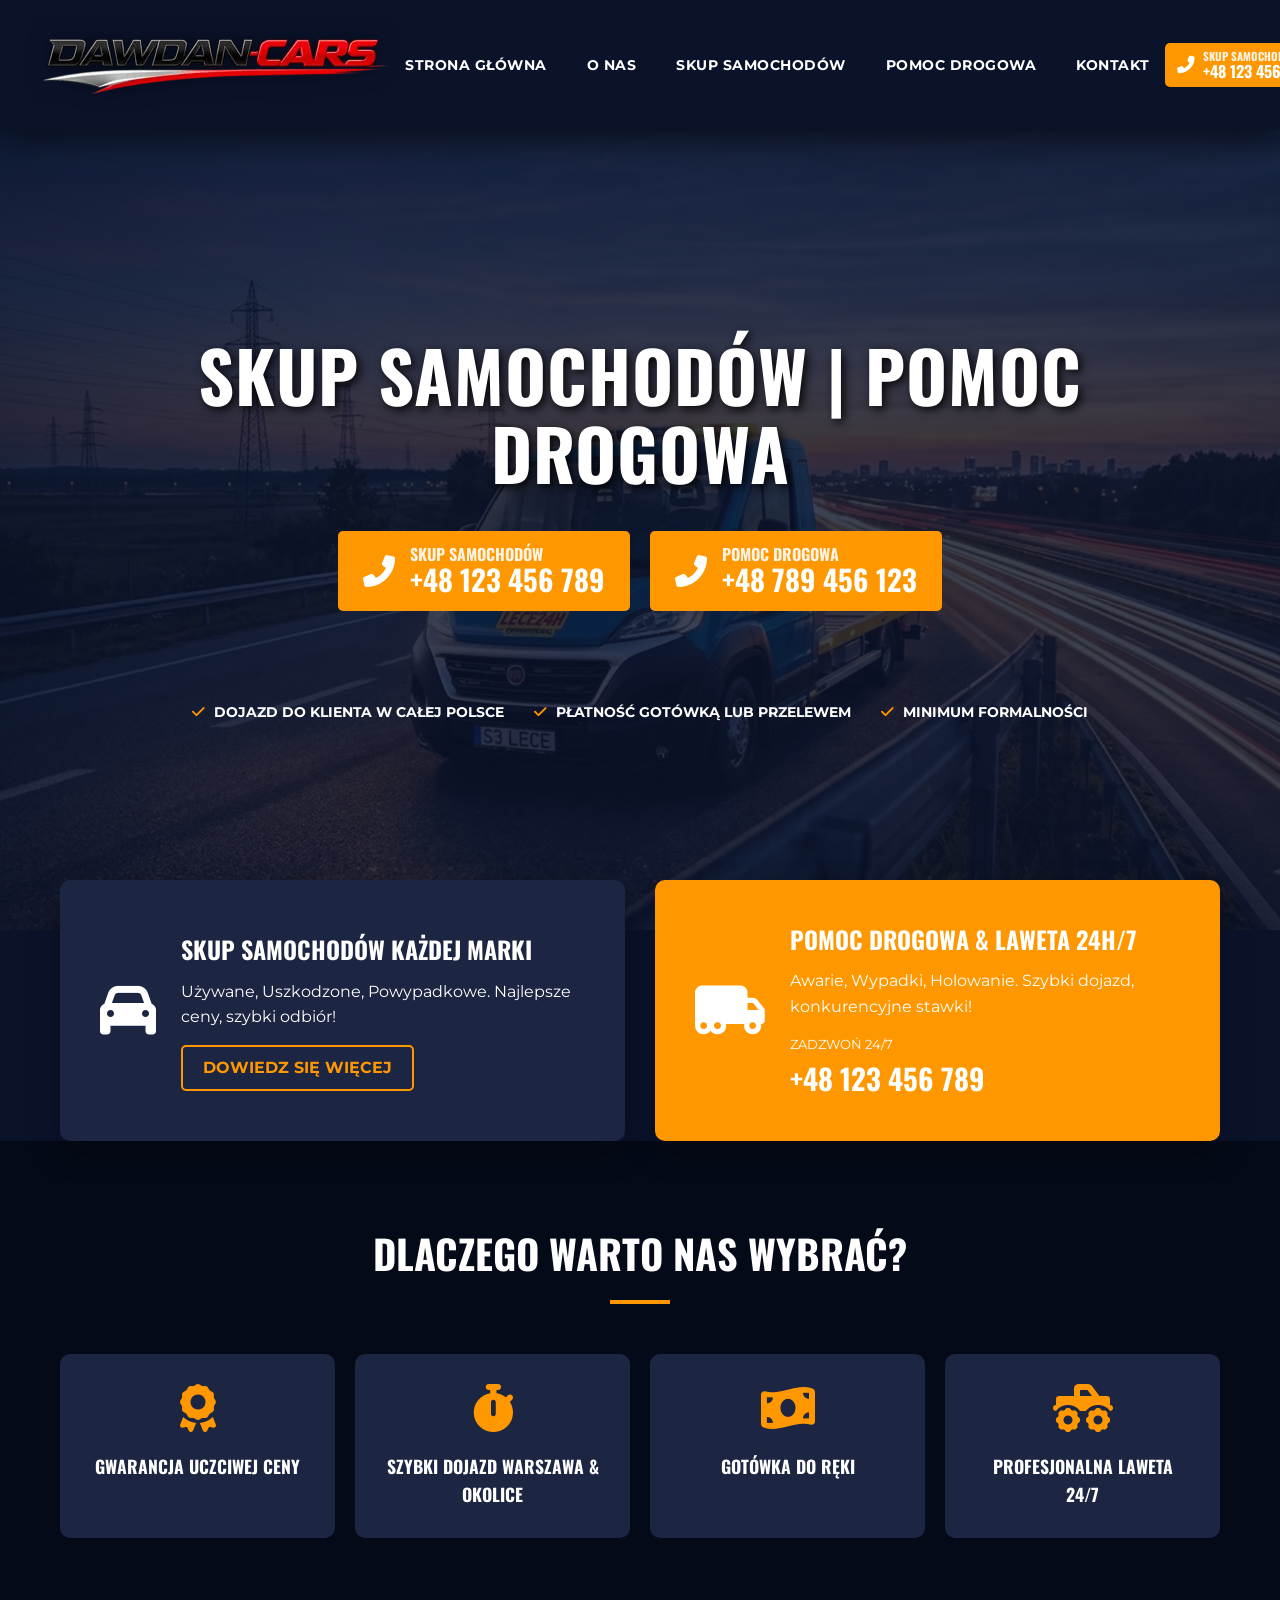
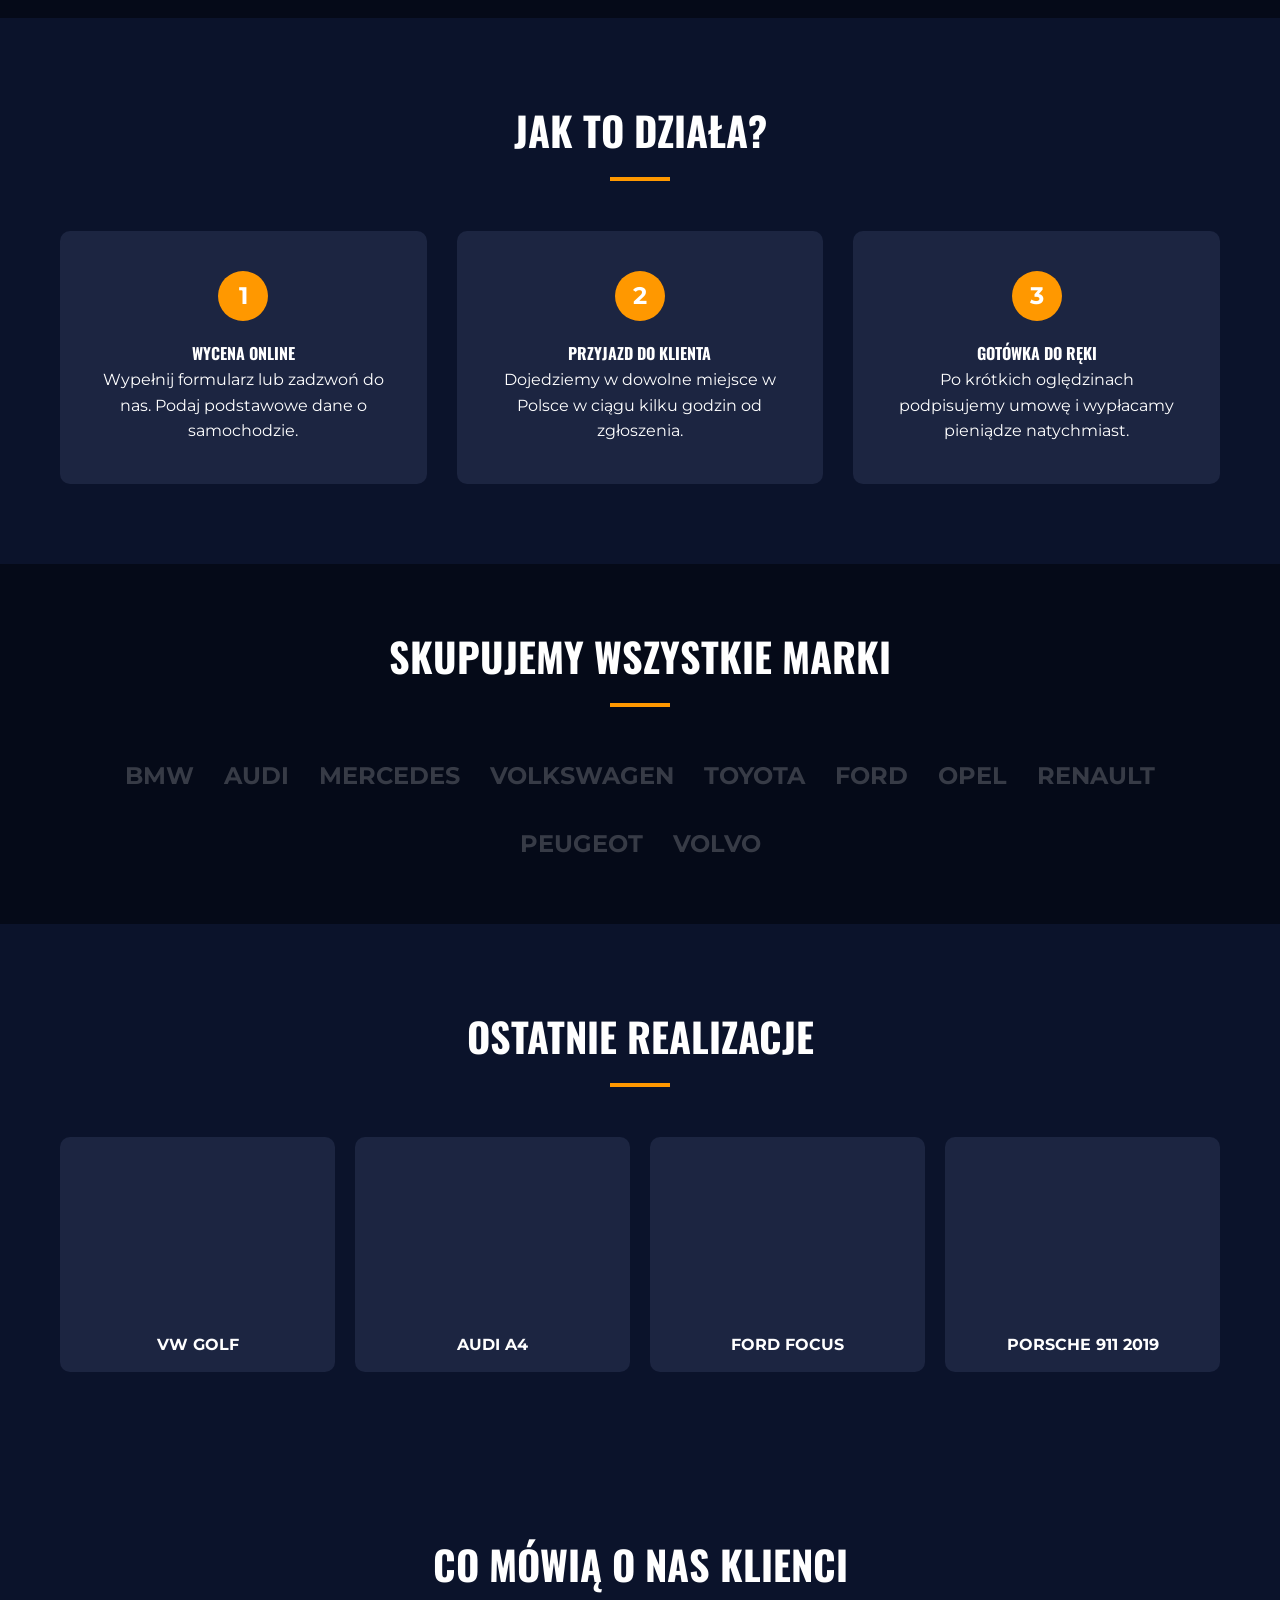
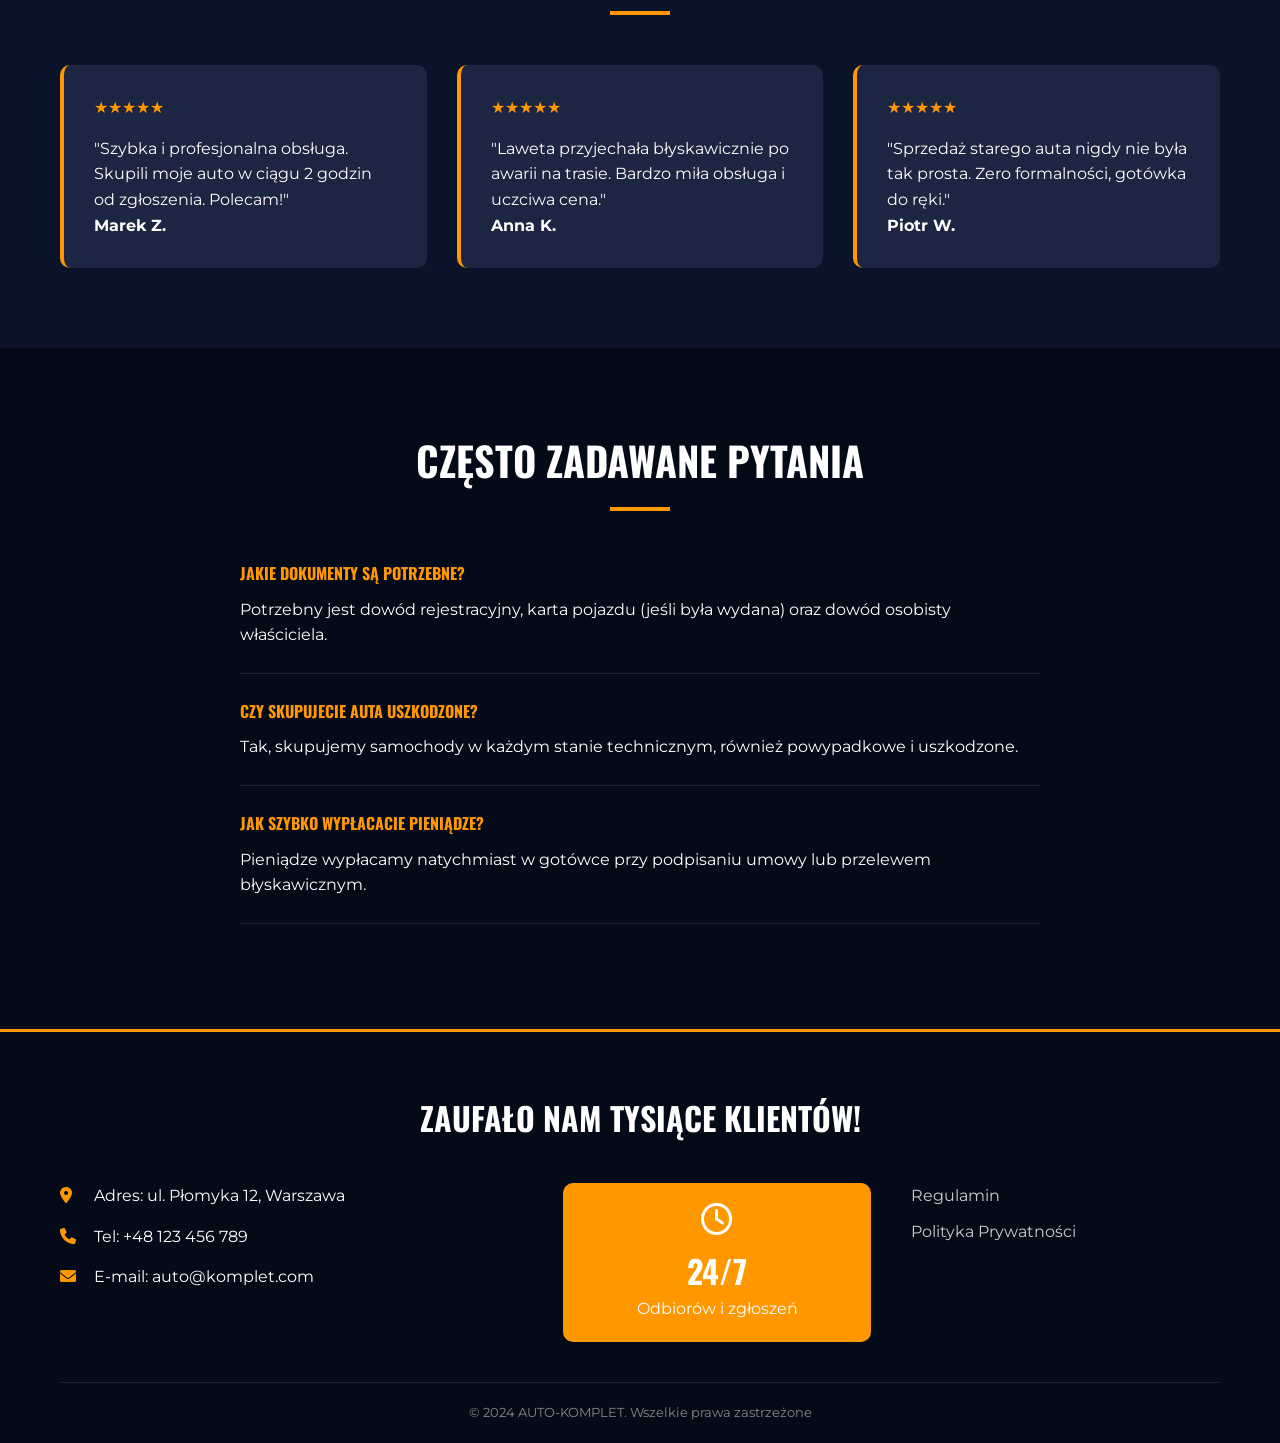
==== commit 2412ffb4: "Optimize website performance based on Lighthouse report - Resolved render-blocking resources by inli" ====
--- a/index.html
+++ b/index.html
@@ -4,15 +4,46 @@
     <meta charset="UTF-8">
     <meta name="viewport" content="width=device-width, initial-scale=1.0">
     <title>Auto-Komplet - Skup Aut i Laweta 24/7</title>
-    <link rel="stylesheet" href="style.css">
+    <style>
+        :root { --primary-color: #ff9800; --secondary-color: #0b132b; --accent-color: #1c2541; --text-light: #ffffff; --text-dark: #333333; --bg-dark: #0b132b; --bg-light: #f4f4f4; }
+* { margin: 0; padding: 0; box-sizing: border-box; }
+body { font-family: 'Montserrat', sans-serif; line-height: 1.6; color: var(--text-light); background-color: var(--bg-dark); overflow-x: hidden; }
+h1, h2, h3, h4 { font-family: 'Oswald', sans-serif; text-transform: uppercase; }
+.container { max-width: 1200px; margin: 0 auto; padding: 0 20px; }
+header { background-color: #0b132b; position: sticky; top: 0; z-index: 1000; box-shadow: 0 10px 30px rgba(0,0,0,0.5); }
+.top-bar .container { display: flex; justify-content: space-between; align-items: center; height: auto; max-width: 100%; padding: 20px 40px; }
+.logo { flex: 1; display: flex; justify-content: flex-start; }
+.logo img { max-height: 60px; width: auto; display: block; transition: transform 0.3s ease; filter: drop-shadow(0 0 10px rgba(0,0,0,0.5)); }
+nav { display: flex; align-items: center; justify-content: center; flex: 0 0 auto; }
+nav ul { display: flex; list-style: none; gap: 10px; }
+nav a { text-decoration: none; color: var(--text-light); font-weight: 700; font-size: 0.9rem; padding: 10px 15px; transition: all 0.3s ease; text-transform: uppercase; letter-spacing: 0.5px; white-space: nowrap; }
+.header-cta { display: flex; flex-direction: row; justify-content: flex-end; align-items: center; gap: 15px; flex: 1; }
+.header-cta .btn-call { display: flex; align-items: center; gap: 8px; text-decoration: none; color: #fff; background: #ff9800; padding: 8px 12px; transition: background 0.3s; font-family: 'Oswald', sans-serif; font-weight: 700; border-radius: 5px; line-height: 1; white-space: nowrap; }
+.hero { background: linear-gradient(rgba(11, 19, 43, 0.8), rgba(11, 19, 43, 0.8)), url('tlo.webp'); background-size: cover; background-position: center; padding: 80px 0; min-height: 800px; display: flex; align-items: center; justify-content: center; }
+.hero-text h2 { font-size: clamp(1.2rem, 5.5vw, 4.5rem); color: var(--text-light); line-height: 1.1; width: 100%; text-shadow: 3px 3px 10px rgba(0,0,0,0.9); text-align: center; margin-bottom: 40px; white-space: normal; word-wrap: break-word; letter-spacing: 1px; min-height: 1.1em; }
+.page-header { padding: 100px 0; text-align: center; color: white; background-size: cover; background-position: center; }
+.page-header h2 { font-size: 3rem; margin-bottom: 10px; }
+.page-header p { font-size: 1.2rem; color: var(--primary-color); }
+@media (max-width: 768px) {
+    .top-bar .container { height: auto; min-height: 80px; flex-wrap: wrap; justify-content: space-between; }
+    nav { display: none; }
+    .header-cta { display: flex; flex-direction: row; width: auto; order: 2; margin-left: 0; gap: 8px; flex: 0 0 auto; }
+    .hero { padding: 40px 0; min-height: auto; }
+    .hero-text h2 { font-size: clamp(0.8rem, 5.5vw, 1.8rem); }
+    .page-header { padding: 60px 0; }
+    .page-header h2 { font-size: 2rem; }
+}
+    </style>
+    <link rel="stylesheet" href="style.css" media="print" onload="this.media='all'">
+    <noscript><link rel="stylesheet" href="style.css"></noscript>
     <link rel="preconnect" href="https://fonts.googleapis.com">
     <link rel="preconnect" href="https://fonts.gstatic.com" crossorigin>
     <link href="https://fonts.googleapis.com/css2?family=Montserrat:wght@400;700&family=Oswald:wght@500;700&display=swap" rel="stylesheet" media="print" onload="this.media='all'">
     <noscript><link href="https://fonts.googleapis.com/css2?family=Montserrat:wght@400;700&family=Oswald:wght@500;700&display=swap" rel="stylesheet"></noscript>
-    <link rel="stylesheet" href="https://cdnjs.cloudflare.com/ajax/libs/font-awesome/6.0.0/css/all.min.css" media="print" onload="this.media='all'">
-    <noscript><link rel="stylesheet" href="https://cdnjs.cloudflare.com/ajax/libs/font-awesome/6.0.0/css/all.min.css"></noscript>
+    <link rel="stylesheet" href="font-awesome.min.css" media="print" onload="this.media='all'">
+    <noscript><link rel="stylesheet" href="font-awesome.min.css"></noscript>
     <!-- NOWE -->
-    <link rel="preload" as="image" href="tlo.webp" fetchpriority="high">
+    <link rel="preload" as="image" href="tlo.webp" fetchpriority="high" type="image/webp">
 </head>
 <body>
     <header>    
--- a/style.css
+++ b/style.css
@@ -1,4 +1,5 @@
 /* style.css */
+
 :root {
     --primary-color: #ff9800; /* Vibrant Orange */
     --secondary-color: #0b132b; /* Deep Navy */
@@ -185,10 +186,11 @@
     text-shadow: 3px 3px 10px rgba(0,0,0,0.9);
     text-align: center;
     margin-bottom: 40px;
-    white-space: normal; /* Changed from nowrap to avoid potential layout issues */
+    white-space: normal;
     word-wrap: break-word;
     letter-spacing: 1px;
-    min-height: 1.1em; /* Helps reserve space */
+    min-height: 1.1em;
+    contain-intrinsic-size: auto 1.1em;
 }
 
 .hero-cta-buttons {
--- a/style.css
+++ b/style.css
@@ -1,4 +1,5 @@
 /* style.css */
+
 :root {
     --primary-color: #ff9800; /* Vibrant Orange */
     --secondary-color: #0b132b; /* Deep Navy */
@@ -185,10 +186,11 @@
     text-shadow: 3px 3px 10px rgba(0,0,0,0.9);
     text-align: center;
     margin-bottom: 40px;
-    white-space: normal; /* Changed from nowrap to avoid potential layout issues */
+    white-space: normal;
     word-wrap: break-word;
     letter-spacing: 1px;
-    min-height: 1.1em; /* Helps reserve space */
+    min-height: 1.1em;
+    contain-intrinsic-size: auto 1.1em;
 }
 
 .hero-cta-buttons {
